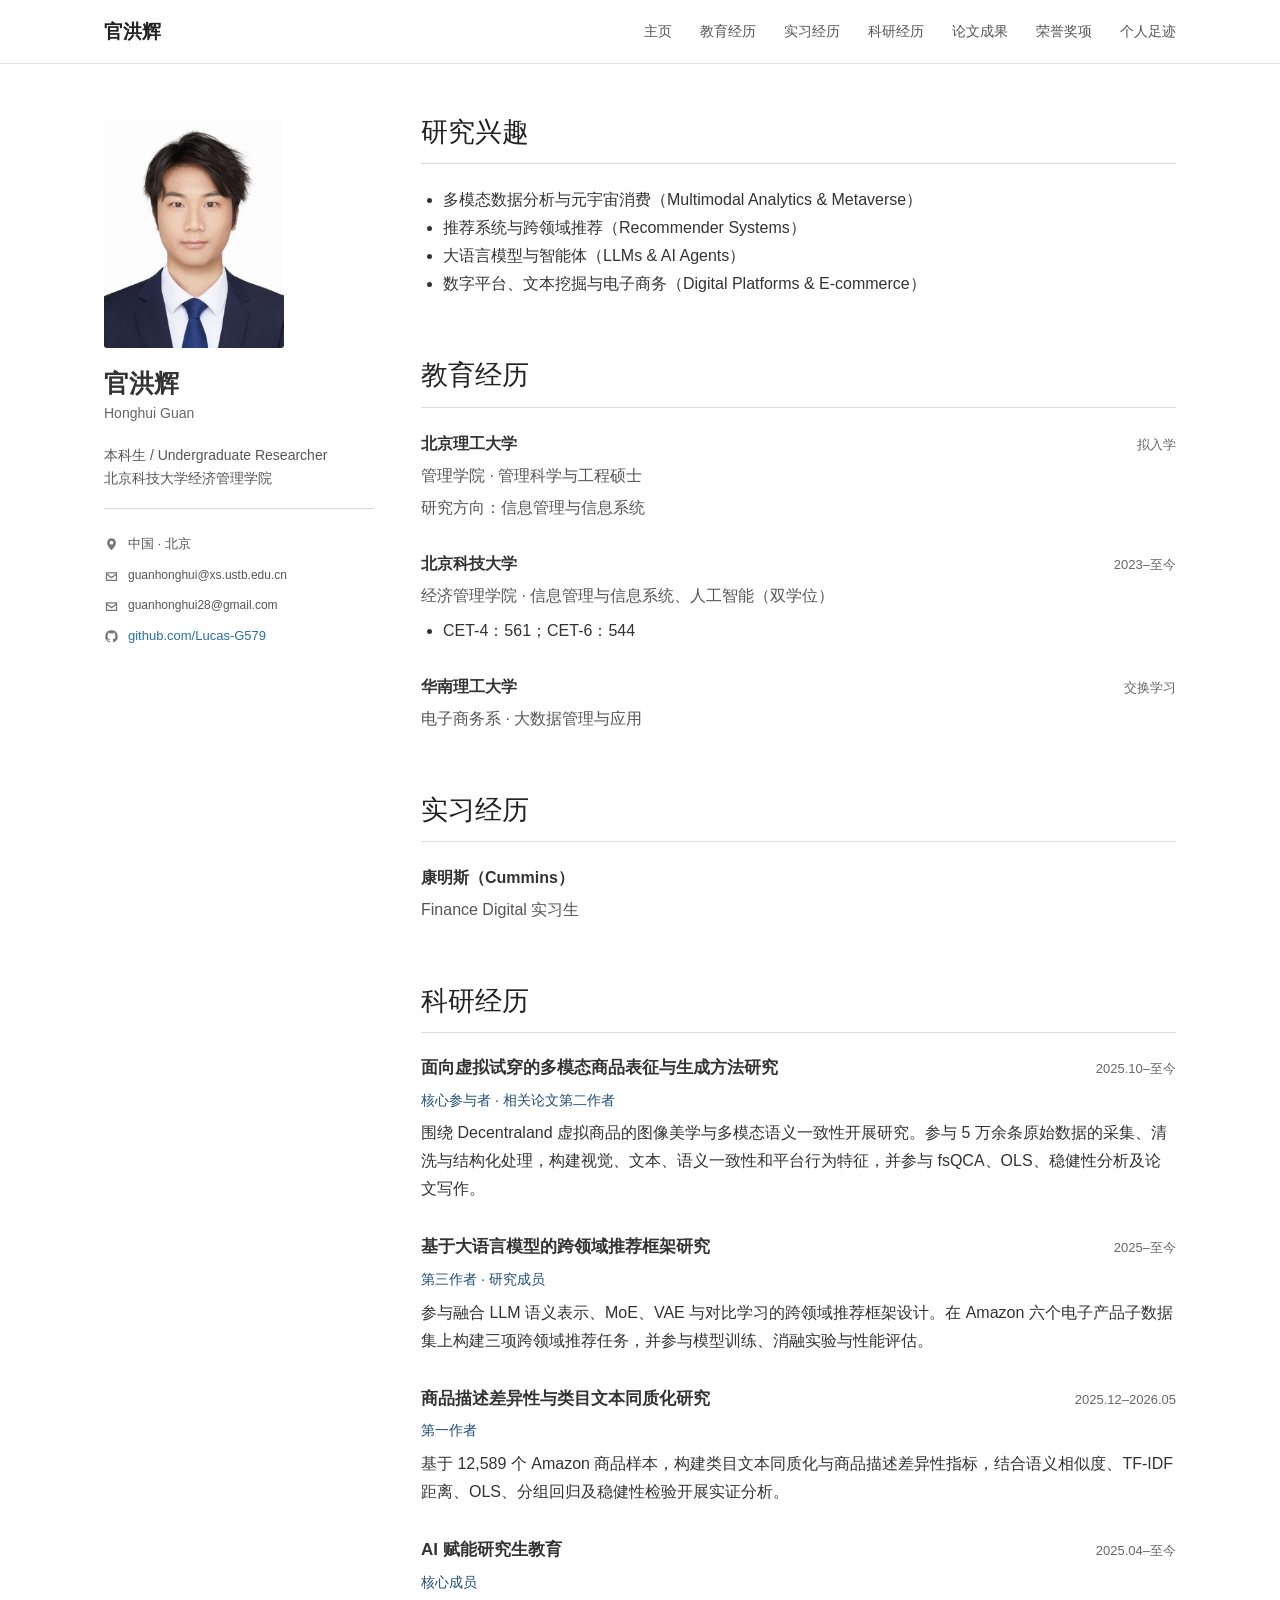
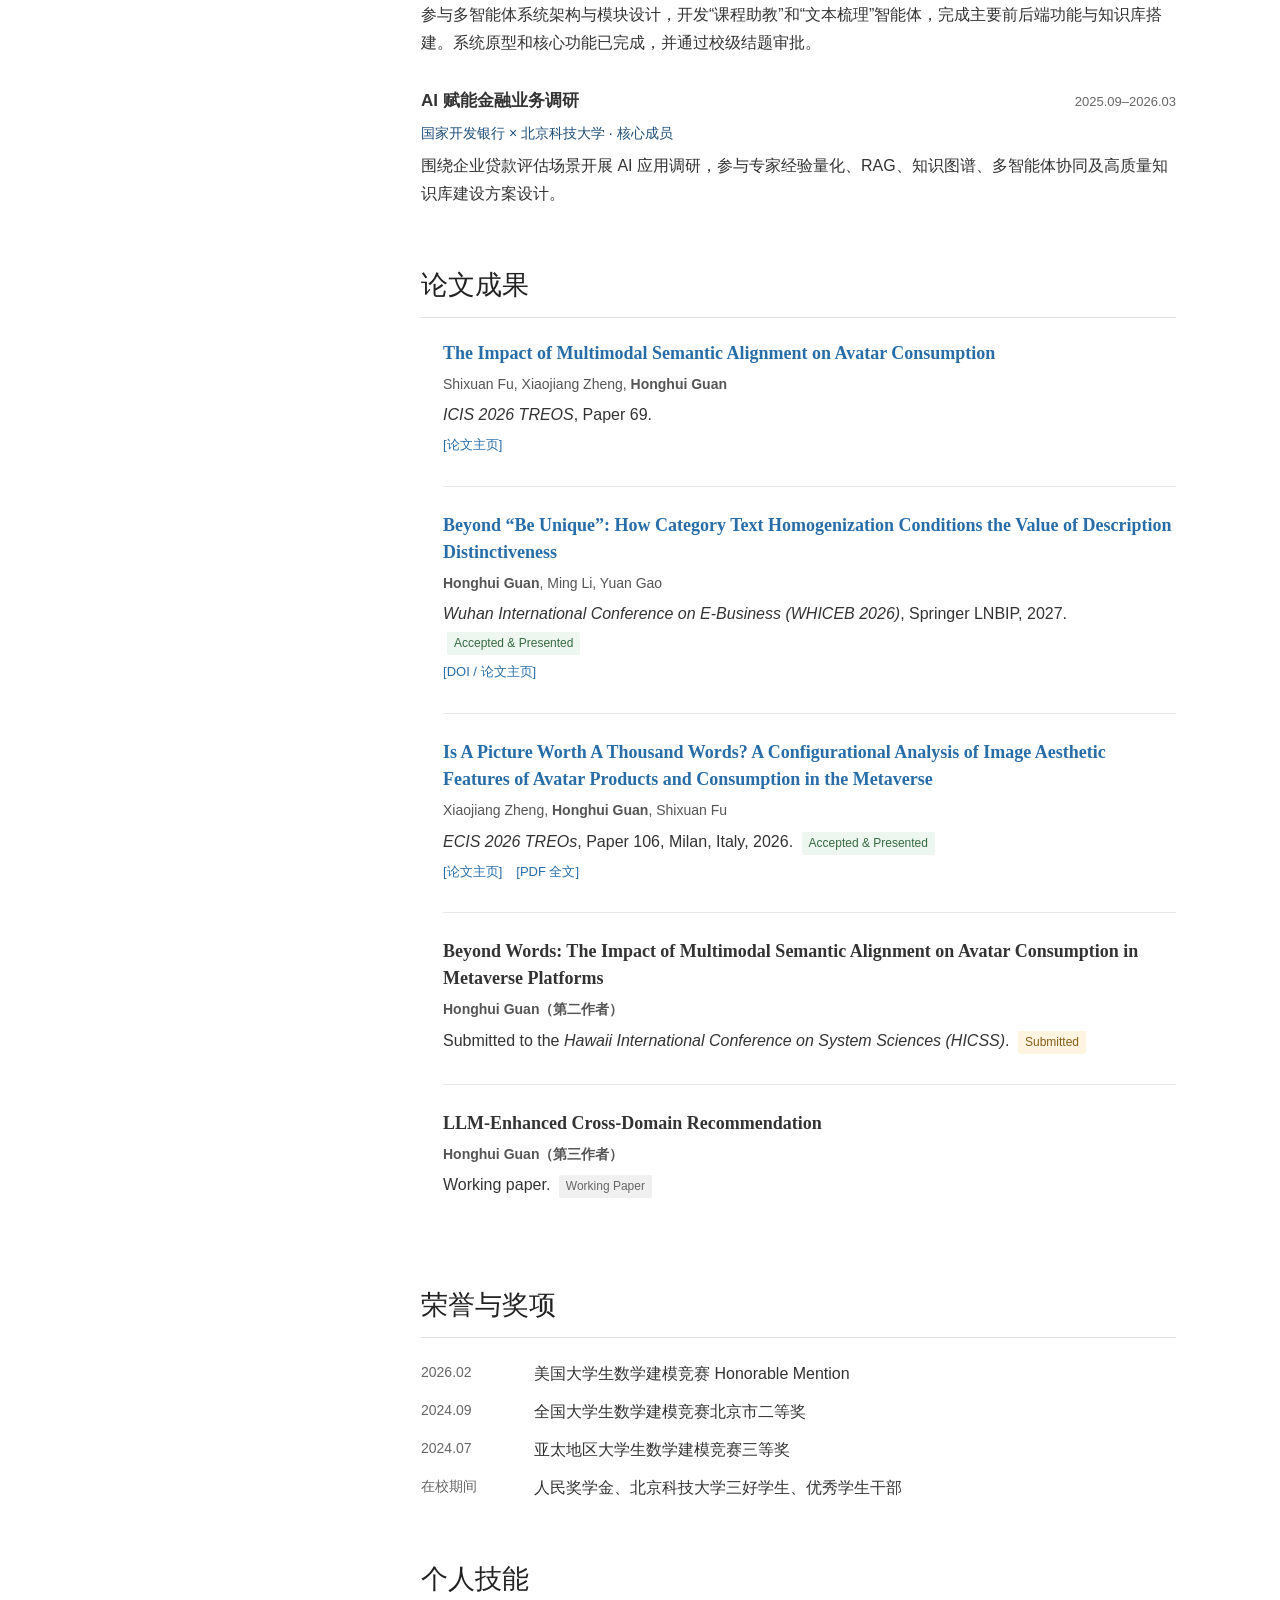
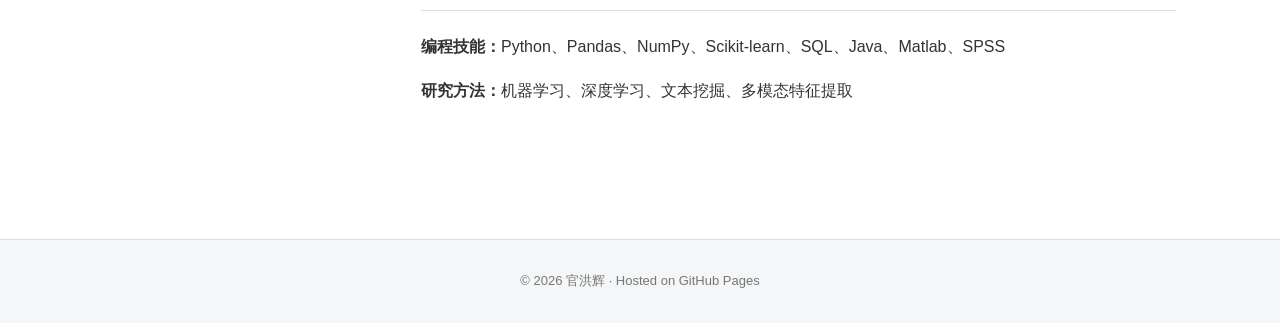
==== index.html @ fce78b86 "Update homepage publications, education, and internship" ====
<!doctype html>
<html lang="zh-CN">
<head>
  <meta charset="utf-8">
  <meta name="viewport" content="width=device-width,initial-scale=1">
  <meta name="description" content="官洪辉的个人学术主页。北京科技大学信息管理与信息系统本科生、人工智能双学位，研究方向包括多模态数据分析、推荐系统、大语言模型与数字平台。">
  <title>官洪辉 | 多模态数据分析、推荐系统与大语言模型</title>
  <link rel="icon" href="./assets/favicon.svg" type="image/svg+xml">
  <link rel="stylesheet" href="./styles.css">
</head>
<body>
  <header class="site-header">
    <div class="header-inner">
      <a class="site-name" href="#top">官洪辉</a>
      <button class="menu-button" aria-label="打开导航" aria-expanded="false">&#9776;</button>
      <nav aria-label="主导航">
        <a href="#about">主页</a><a href="#education">教育经历</a><a href="#experience">实习经历</a><a href="#research">科研经历</a><a href="#publications">论文成果</a><a href="#awards">荣誉奖项</a><a href="./footprints.html">个人足迹</a>
      </nav>
    </div>
  </header>

  <main id="top" class="layout">
    <aside class="profile">
      <img class="portrait" src="./assets/profile/portrait.jpg" alt="官洪辉证件照" width="260" height="360">
      <h1>官洪辉</h1>
      <p class="name-en">Honghui Guan</p>
      <p class="role">本科生 / Undergraduate Researcher<br>北京科技大学经济管理学院</p>
      <ul class="contact-list">
        <li><svg viewBox="0 0 24 24" aria-hidden="true"><path d="M12 21s7-6.1 7-12a7 7 0 1 0-14 0c0 5.9 7 12 7 12Zm0-9a3 3 0 1 1 0-6 3 3 0 0 1 0 6Z"/></svg><span>中国 · 北京</span></li>
        <li><a class="contact-action" href="mailto:guanhonghui@xs.ustb.edu.cn" title="使用学校邮箱发送邮件"><svg viewBox="0 0 24 24" aria-hidden="true"><path d="M3 5h18v14H3V5Zm2 2v.5l7 5 7-5V7H5Zm14 10V10l-7 5-7-5v7h14Z"/></svg><span>guanhonghui@xs.ustb.edu.cn</span></a></li>
        <li><a class="contact-action" href="mailto:guanhonghui28@gmail.com" title="使用学术邮箱发送邮件"><svg viewBox="0 0 24 24" aria-hidden="true"><path d="M3 5h18v14H3V5Zm2 2v.5l7 5 7-5V7H5Zm14 10V10l-7 5-7-5v7h14Z"/></svg><span>guanhonghui28@gmail.com</span></a></li>
        <li><svg viewBox="0 0 24 24" aria-hidden="true"><path d="M12 2a10 10 0 0 0-3.16 19.49c.5.09.68-.22.68-.48v-1.87c-2.78.6-3.37-1.18-3.37-1.18-.45-1.16-1.11-1.47-1.11-1.47-.91-.62.07-.61.07-.61 1 .07 1.53 1.03 1.53 1.03.9 1.53 2.35 1.09 2.92.83.09-.65.35-1.09.64-1.34-2.22-.25-4.56-1.11-4.56-4.94 0-1.09.39-1.98 1.03-2.68-.1-.25-.45-1.27.1-2.64 0 0 .84-.27 2.75 1.02A9.6 9.6 0 0 1 12 6.82a9.6 9.6 0 0 1 2.5.34c1.91-1.29 2.75-1.02 2.75-1.02.55 1.37.2 2.39.1 2.64.64.7 1.03 1.59 1.03 2.68 0 3.84-2.34 4.68-4.57 4.93.36.31.68.92.68 1.86V21c0 .27.18.58.69.48A10 10 0 0 0 12 2Z"/></svg><a href="https://github.com/Lucas-G579" target="_blank" rel="noreferrer">github.com/Lucas-G579</a></li>
      </ul>
    </aside>

    <div class="content">
      <section id="about">
        <h2>研究兴趣</h2>
        <ul>
          <li>多模态数据分析与元宇宙消费（Multimodal Analytics &amp; Metaverse）</li>
          <li>推荐系统与跨领域推荐（Recommender Systems）</li>
          <li>大语言模型与智能体（LLMs &amp; AI Agents）</li>
          <li>数字平台、文本挖掘与电子商务（Digital Platforms &amp; E-commerce）</li>
        </ul>
      </section>

      <section id="education">
        <h2>教育经历</h2>
        <div class="entry">
          <div class="entry-head"><strong>北京理工大学</strong><span>拟入学</span></div>
          <p>管理学院 · 管理科学与工程硕士</p>
          <p>研究方向：信息管理与信息系统</p>
        </div>
        <div class="entry">
          <div class="entry-head"><strong>北京科技大学</strong><span>2023–至今</span></div>
          <p>经济管理学院 · 信息管理与信息系统、人工智能（双学位）</p>
          <ul class="compact"><li>CET-4：561；CET-6：544</li></ul>
        </div>
        <div class="entry">
          <div class="entry-head"><strong>华南理工大学</strong><span>交换学习</span></div>
          <p>电子商务系 · 大数据管理与应用</p>
        </div>
      </section>

      <section id="experience">
        <h2>实习经历</h2>
        <div class="entry">
          <div class="entry-head"><strong>康明斯（Cummins）</strong></div>
          <p>Finance Digital 实习生</p>
        </div>
      </section>

      <section id="research">
        <h2>科研经历</h2>
        <article class="research-item">
          <div class="entry-head"><h3>面向虚拟试穿的多模态商品表征与生成方法研究</h3><span>2025.10–至今</span></div>
          <p class="meta">核心参与者 · 相关论文第二作者</p>
          <p>围绕 Decentraland 虚拟商品的图像美学与多模态语义一致性开展研究。参与 5 万余条原始数据的采集、清洗与结构化处理，构建视觉、文本、语义一致性和平台行为特征，并参与 fsQCA、OLS、稳健性分析及论文写作。</p>
        </article>
        <article class="research-item">
          <div class="entry-head"><h3>基于大语言模型的跨领域推荐框架研究</h3><span>2025–至今</span></div>
          <p class="meta">第三作者 · 研究成员</p>
          <p>参与融合 LLM 语义表示、MoE、VAE 与对比学习的跨领域推荐框架设计。在 Amazon 六个电子产品子数据集上构建三项跨领域推荐任务，并参与模型训练、消融实验与性能评估。</p>
        </article>
        <article class="research-item">
          <div class="entry-head"><h3>商品描述差异性与类目文本同质化研究</h3><span>2025.12–2026.05</span></div>
          <p class="meta">第一作者</p>
          <p>基于 12,589 个 Amazon 商品样本，构建类目文本同质化与商品描述差异性指标，结合语义相似度、TF-IDF 距离、OLS、分组回归及稳健性检验开展实证分析。</p>
        </article>
        <article class="research-item">
          <div class="entry-head"><h3>AI 赋能研究生教育</h3><span>2025.04–至今</span></div>
          <p class="meta">核心成员</p>
          <p>参与多智能体系统架构与模块设计，开发“课程助教”和“文本梳理”智能体，完成主要前后端功能与知识库搭建。系统原型和核心功能已完成，并通过校级结题审批。</p>
        </article>
        <article class="research-item">
          <div class="entry-head"><h3>AI 赋能金融业务调研</h3><span>2025.09–2026.03</span></div>
          <p class="meta">国家开发银行 × 北京科技大学 · 核心成员</p>
          <p>围绕企业贷款评估场景开展 AI 应用调研，参与专家经验量化、RAG、知识图谱、多智能体协同及高质量知识库建设方案设计。</p>
        </article>
      </section>

      <section id="publications">
        <h2>论文成果</h2>
        <div class="publications">
          <article class="publication-item">
            <h3><a href="https://aisel.aisnet.org/treos_icis2026/69/" target="_blank" rel="noreferrer">The Impact of Multimodal Semantic Alignment on Avatar Consumption</a></h3>
            <p class="authors">Shixuan Fu, Xiaojiang Zheng, <strong>Honghui Guan</strong></p>
            <p><em>ICIS 2026 TREOS</em>, Paper 69.</p>
            <p class="paper-links"><a href="https://aisel.aisnet.org/treos_icis2026/69/" target="_blank" rel="noreferrer">论文主页</a></p>
          </article>
          <article class="publication-item">
            <h3><a href="https://doi.org/10.1007/978-3-032-29196-7_47" target="_blank" rel="noreferrer">Beyond “Be Unique”: How Category Text Homogenization Conditions the Value of Description Distinctiveness</a></h3>
            <p class="authors"><strong>Honghui Guan</strong>, Ming Li, Yuan Gao</p>
            <p><em>Wuhan International Conference on E-Business (WHICEB 2026)</em>, Springer LNBIP, 2027. <span class="status accepted">Accepted &amp; Presented</span></p>
            <p class="paper-links"><a href="https://doi.org/10.1007/978-3-032-29196-7_47" target="_blank" rel="noreferrer">DOI / 论文主页</a></p>
          </article>
          <article class="publication-item">
            <h3><a href="https://aisel.aisnet.org/treos_ecis2026/106/" target="_blank" rel="noreferrer">Is A Picture Worth A Thousand Words? A Configurational Analysis of Image Aesthetic Features of Avatar Products and Consumption in the Metaverse</a></h3>
            <p class="authors">Xiaojiang Zheng, <strong>Honghui Guan</strong>, Shixuan Fu</p>
            <p><em>ECIS 2026 TREOs</em>, Paper 106, Milan, Italy, 2026. <span class="status accepted">Accepted &amp; Presented</span></p>
            <p class="paper-links"><a href="https://aisel.aisnet.org/treos_ecis2026/106/" target="_blank" rel="noreferrer">论文主页</a><a href="https://aisel.aisnet.org/cgi/viewcontent.cgi?article=1105&amp;context=treos_ecis2026" target="_blank" rel="noreferrer">PDF 全文</a></p>
          </article>
          <article class="publication-item">
            <h3>Beyond Words: The Impact of Multimodal Semantic Alignment on Avatar Consumption in Metaverse Platforms</h3>
            <p class="authors"><strong>Honghui Guan（第二作者）</strong></p>
            <p>Submitted to the <em>Hawaii International Conference on System Sciences (HICSS)</em>. <span class="status submitted">Submitted</span></p>
          </article>
          <article class="publication-item">
            <h3>LLM-Enhanced Cross-Domain Recommendation</h3>
            <p class="authors"><strong>Honghui Guan（第三作者）</strong></p>
            <p>Working paper. <span class="status working">Working Paper</span></p>
          </article>
        </div>
      </section>

      <section id="awards">
        <h2>荣誉与奖项</h2>
        <ul class="dated-list">
          <li><time>2026.02</time><span>美国大学生数学建模竞赛 Honorable Mention</span></li>
          <li><time>2024.09</time><span>全国大学生数学建模竞赛北京市二等奖</span></li>
          <li><time>2024.07</time><span>亚太地区大学生数学建模竞赛三等奖</span></li>
          <li><time>在校期间</time><span>人民奖学金、北京科技大学三好学生、优秀学生干部</span></li>
        </ul>
      </section>

      <section id="skills">
        <h2>个人技能</h2>
        <p><strong>编程技能：</strong>Python、Pandas、NumPy、Scikit-learn、SQL、Java、Matlab、SPSS</p>
        <p><strong>研究方法：</strong>机器学习、深度学习、文本挖掘、多模态特征提取</p>
      </section>
    </div>
  </main>

  <footer><p>&copy; <span id="year"></span> 官洪辉 · Hosted on GitHub Pages</p></footer>
  <script src="./script.js"></script>
</body>
</html>
---- styles.css ----
:root{--text:#333;--muted:#666;--navy:#1f4e79;--line:#ddd;--soft:#f5f6f7;--link:#286da8}*{box-sizing:border-box}html{scroll-behavior:smooth;scroll-padding-top:76px}body{margin:0;color:var(--text);font:16px/1.75 -apple-system,BlinkMacSystemFont,"Segoe UI","Noto Sans SC","Microsoft YaHei",Arial,sans-serif;background:#fff}.site-header{height:64px;border-bottom:1px solid #e5e5e5;background:#fff;position:sticky;top:0;z-index:10}.header-inner{max-width:1120px;height:100%;margin:auto;padding:0 24px;display:flex;align-items:center;justify-content:space-between}.site-name{font-size:19px;font-weight:600;color:#222;text-decoration:none}.site-header nav{display:flex;gap:28px}.site-header nav a{color:#555;text-decoration:none;font-size:14px}.site-header nav a:hover{color:var(--link)}.menu-button{display:none;border:0;background:transparent;font-size:22px}.layout{max-width:1120px;margin:54px auto 80px;padding:0 24px;display:grid;grid-template-columns:245px minmax(0,760px);gap:72px}.profile{position:sticky;top:102px;align-self:start}.portrait{display:block;width:180px;height:230px;object-fit:cover;object-position:center top;border-radius:3px}.profile h1{font-size:25px;line-height:1.25;margin:20px 0 2px}.name-en{margin:0;color:var(--muted);font-size:14px}.role{margin:18px 0;color:#555;font-size:14px;line-height:1.65}.contact-list{list-style:none;padding:15px 0 0;margin:0;border-top:1px solid var(--line);font-size:14px}.contact-list li{margin:7px 0}.contact-list li span{display:inline-block;width:24px;color:#777}.contact-list a{color:var(--link);text-decoration:none}.content section{margin-bottom:54px}.content section:first-child{margin-top:-9px}.content h2{font-family:Georgia,"Noto Serif SC",serif;font-weight:500;font-size:27px;color:#222;margin:0 0 22px;padding-bottom:7px;border-bottom:1px solid var(--line)}.content h3{font-size:17px;line-height:1.5;margin:0}.content p{margin:0 0 16px}.content a{color:var(--link)}.content ul{padding-left:22px}.entry{margin:0 0 28px}.entry-head{display:flex;justify-content:space-between;gap:24px;align-items:baseline}.entry-head>span{white-space:nowrap;color:var(--muted);font-size:13px}.entry>p{color:#555;margin:4px 0}.compact{margin:7px 0}.research-item{margin-bottom:31px}.research-item p{margin:7px 0}.research-item .meta{color:var(--navy);font-size:14px}.publications{padding-left:22px}.publications li{margin:0 0 20px;padding-left:5px}.status{display:inline-block;background:#eef3f7;color:var(--navy);font-size:12px;padding:1px 7px;border-radius:2px;margin-left:4px}.dated-list{list-style:none;padding:0!important}.dated-list li{display:grid;grid-template-columns:95px 1fr;gap:18px;margin:10px 0}.dated-list time{color:var(--muted);font-size:14px}footer{border-top:1px solid var(--line);background:var(--soft);padding:30px 24px;text-align:center;color:#777;font-size:13px}footer p{margin:0}
@media(max-width:760px){.site-header{height:auto;min-height:58px}.header-inner{min-height:58px;flex-wrap:wrap}.menu-button{display:block}.site-header nav{display:none;flex:0 0 100%;padding:4px 0 14px;gap:0;flex-direction:column}.site-header nav.open{display:flex}.site-header nav a{padding:7px 0}.layout{margin-top:34px;display:block}.profile{position:static;display:grid;grid-template-columns:115px 1fr;column-gap:20px;margin-bottom:48px}.portrait{width:115px;height:150px;grid-row:1/5}.profile h1{margin:2px 0 0;font-size:23px}.name-en,.role{margin:0}.contact-list{grid-column:1/-1;margin-top:18px;display:flex;gap:18px;flex-wrap:wrap}.contact-list li{margin:0}.content h2{font-size:24px}.entry-head{display:block}.entry-head>span{display:block;margin-top:3px}.dated-list li{grid-template-columns:80px 1fr;gap:10px}}
.contact-list{font-size:13px}.contact-list li{display:flex;align-items:flex-start;gap:9px;margin:9px 0}.contact-list svg{width:15px;height:15px;flex:0 0 15px;margin-top:4px;fill:#777}.contact-list li span{display:inline;color:#555}.contact-list a{overflow-wrap:anywhere}.contact-list a:hover{text-decoration:underline}.intro{color:#444;margin-bottom:34px!important}.publication-item{padding:0 0 24px;margin:0 0 25px;border-bottom:1px solid #e8e8e8}.publication-item:last-child{border-bottom:0}.publication-item h3{font-family:Georgia,"Noto Serif SC",serif;font-size:18px;font-weight:600}.publication-item h3 a{text-decoration:none}.publication-item h3 a:hover{text-decoration:underline}.publication-item p{margin:5px 0}.publication-item .authors{font-size:14px;color:#555}.paper-links{display:flex;gap:14px;font-size:13px}.paper-links a{text-decoration:none}.paper-links a:before{content:"["}.paper-links a:after{content:"]"}.status.accepted{background:#edf6ef;color:#376b43}.status.submitted{background:#fff4df;color:#855e19}.status.working{background:#f0f0f0;color:#666}.news-list{margin-top:-5px}@media(max-width:760px){.contact-list{display:block}.contact-list li{margin:9px 0}.publication-item h3{font-size:17px}}
.contact-list li>span{display:block;width:auto!important;flex:1}.contact-action{display:flex;align-items:flex-start;gap:9px;width:100%}.contact-action span{color:var(--link)}
.layout{grid-template-columns:270px minmax(0,760px);gap:47px}.contact-action span{display:block!important;width:auto!important;min-width:0;flex:1;white-space:nowrap;font-size:12px}.contact-action{overflow:visible!important}.contact-list>li:first-child>span{white-space:nowrap}@media(max-width:760px){.layout{display:block}.contact-action span{white-space:normal;font-size:13px}}
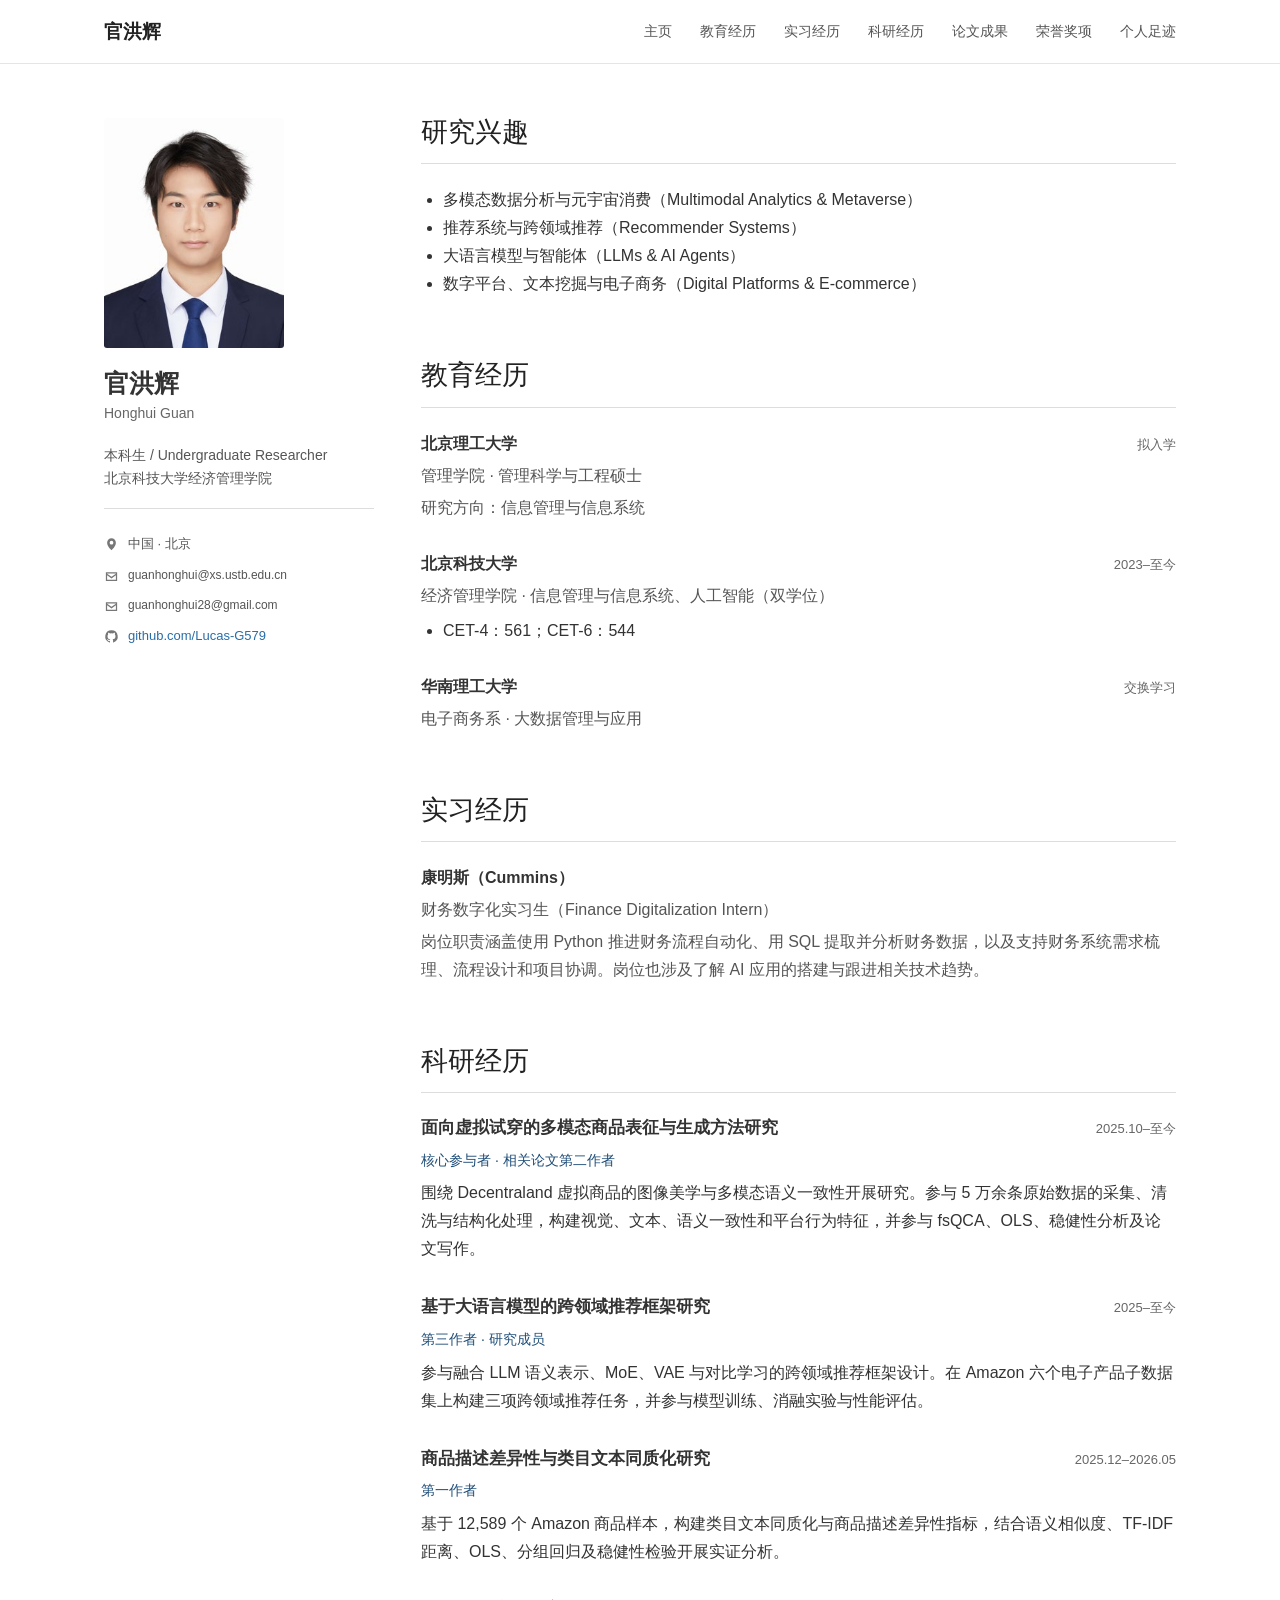
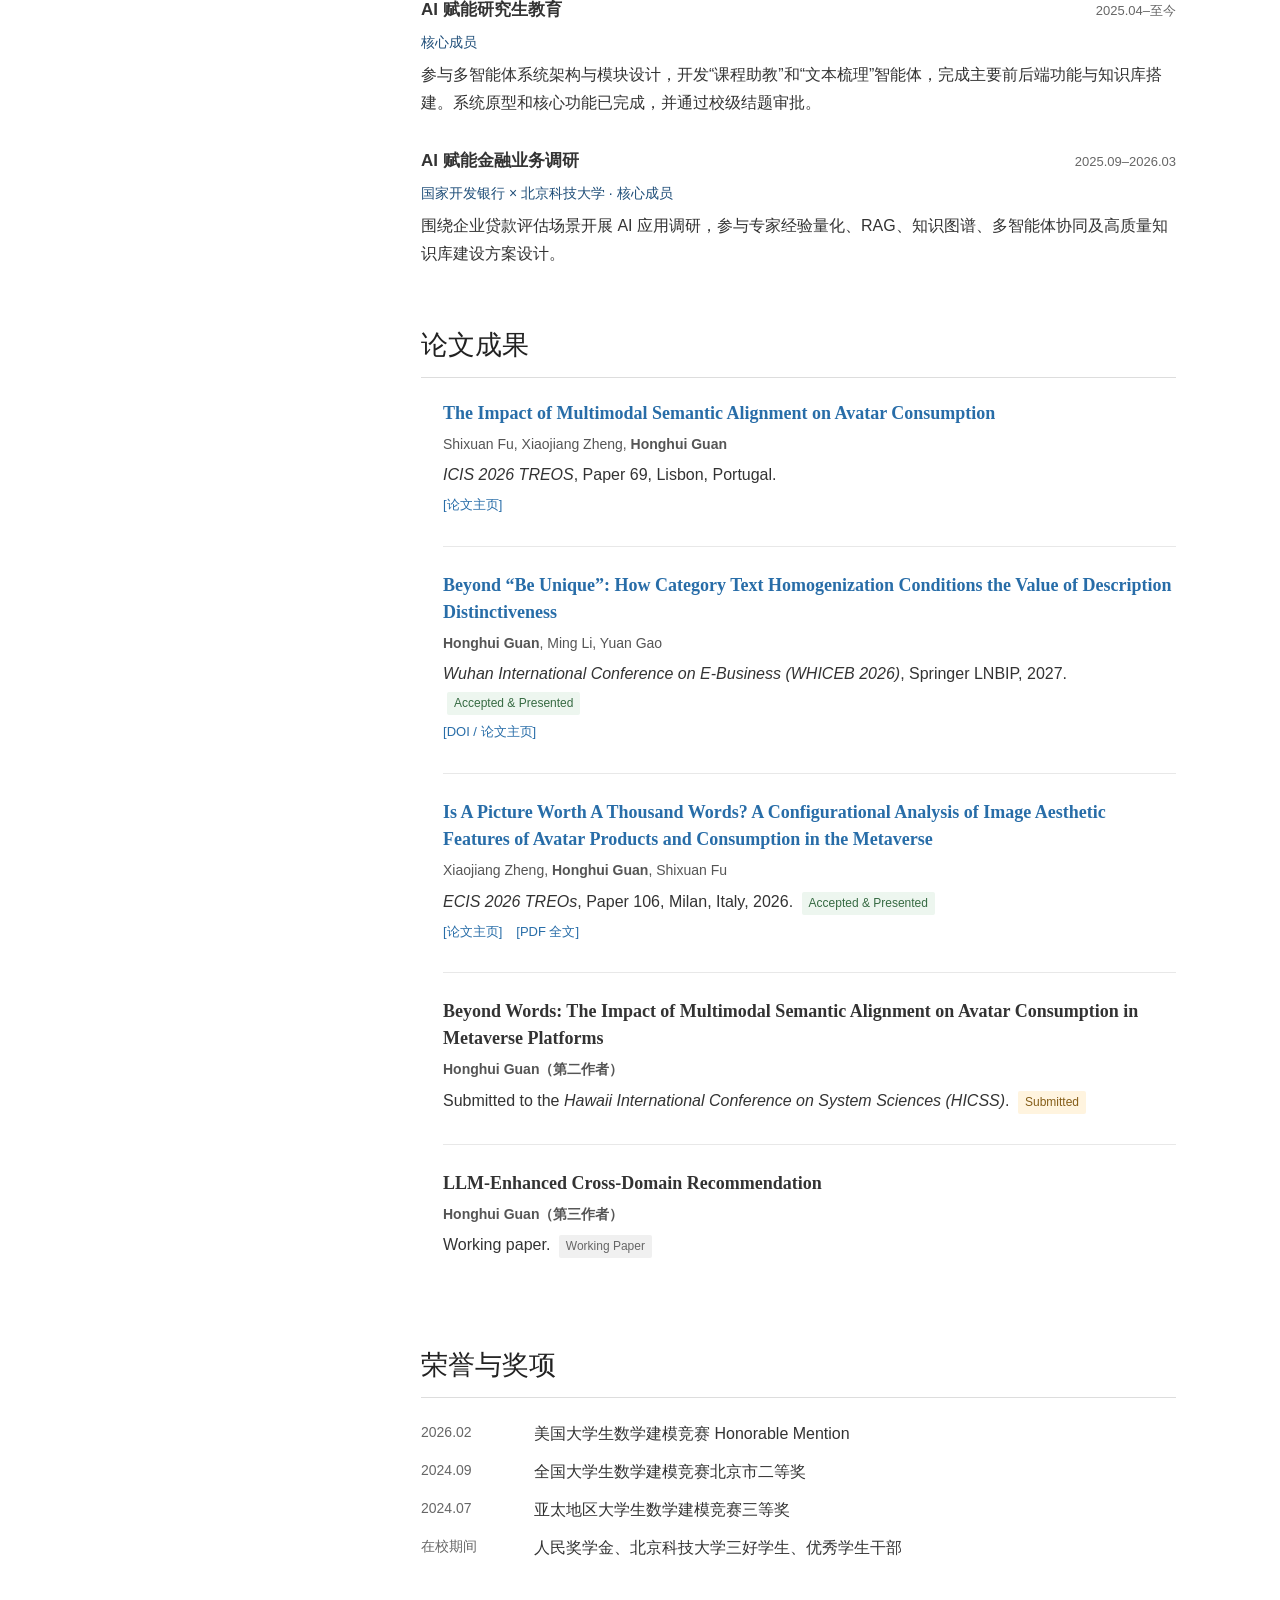
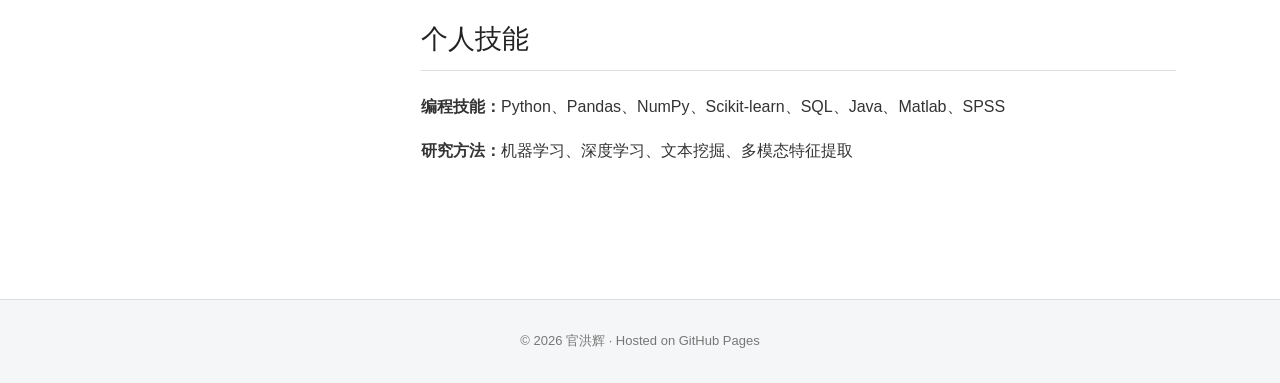
==== commit c2b730f2: "Refine Cummins role and add ICIS venue" ====
--- a/index.html
+++ b/index.html
@@ -66,7 +66,8 @@
         <h2>实习经历</h2>
         <div class="entry">
           <div class="entry-head"><strong>康明斯（Cummins）</strong></div>
-          <p>Finance Digital 实习生</p>
+          <p>财务数字化实习生（Finance Digitalization Intern）</p>
+          <p>岗位职责涵盖使用 Python 推进财务流程自动化、用 SQL 提取并分析财务数据，以及支持财务系统需求梳理、流程设计和项目协调。岗位也涉及了解 AI 应用的搭建与跟进相关技术趋势。</p>
         </div>
       </section>
 
@@ -105,7 +106,7 @@
           <article class="publication-item">
             <h3><a href="https://aisel.aisnet.org/treos_icis2026/69/" target="_blank" rel="noreferrer">The Impact of Multimodal Semantic Alignment on Avatar Consumption</a></h3>
             <p class="authors">Shixuan Fu, Xiaojiang Zheng, <strong>Honghui Guan</strong></p>
-            <p><em>ICIS 2026 TREOS</em>, Paper 69.</p>
+            <p><em>ICIS 2026 TREOS</em>, Paper 69, Lisbon, Portugal.</p>
             <p class="paper-links"><a href="https://aisel.aisnet.org/treos_icis2026/69/" target="_blank" rel="noreferrer">论文主页</a></p>
           </article>
           <article class="publication-item">
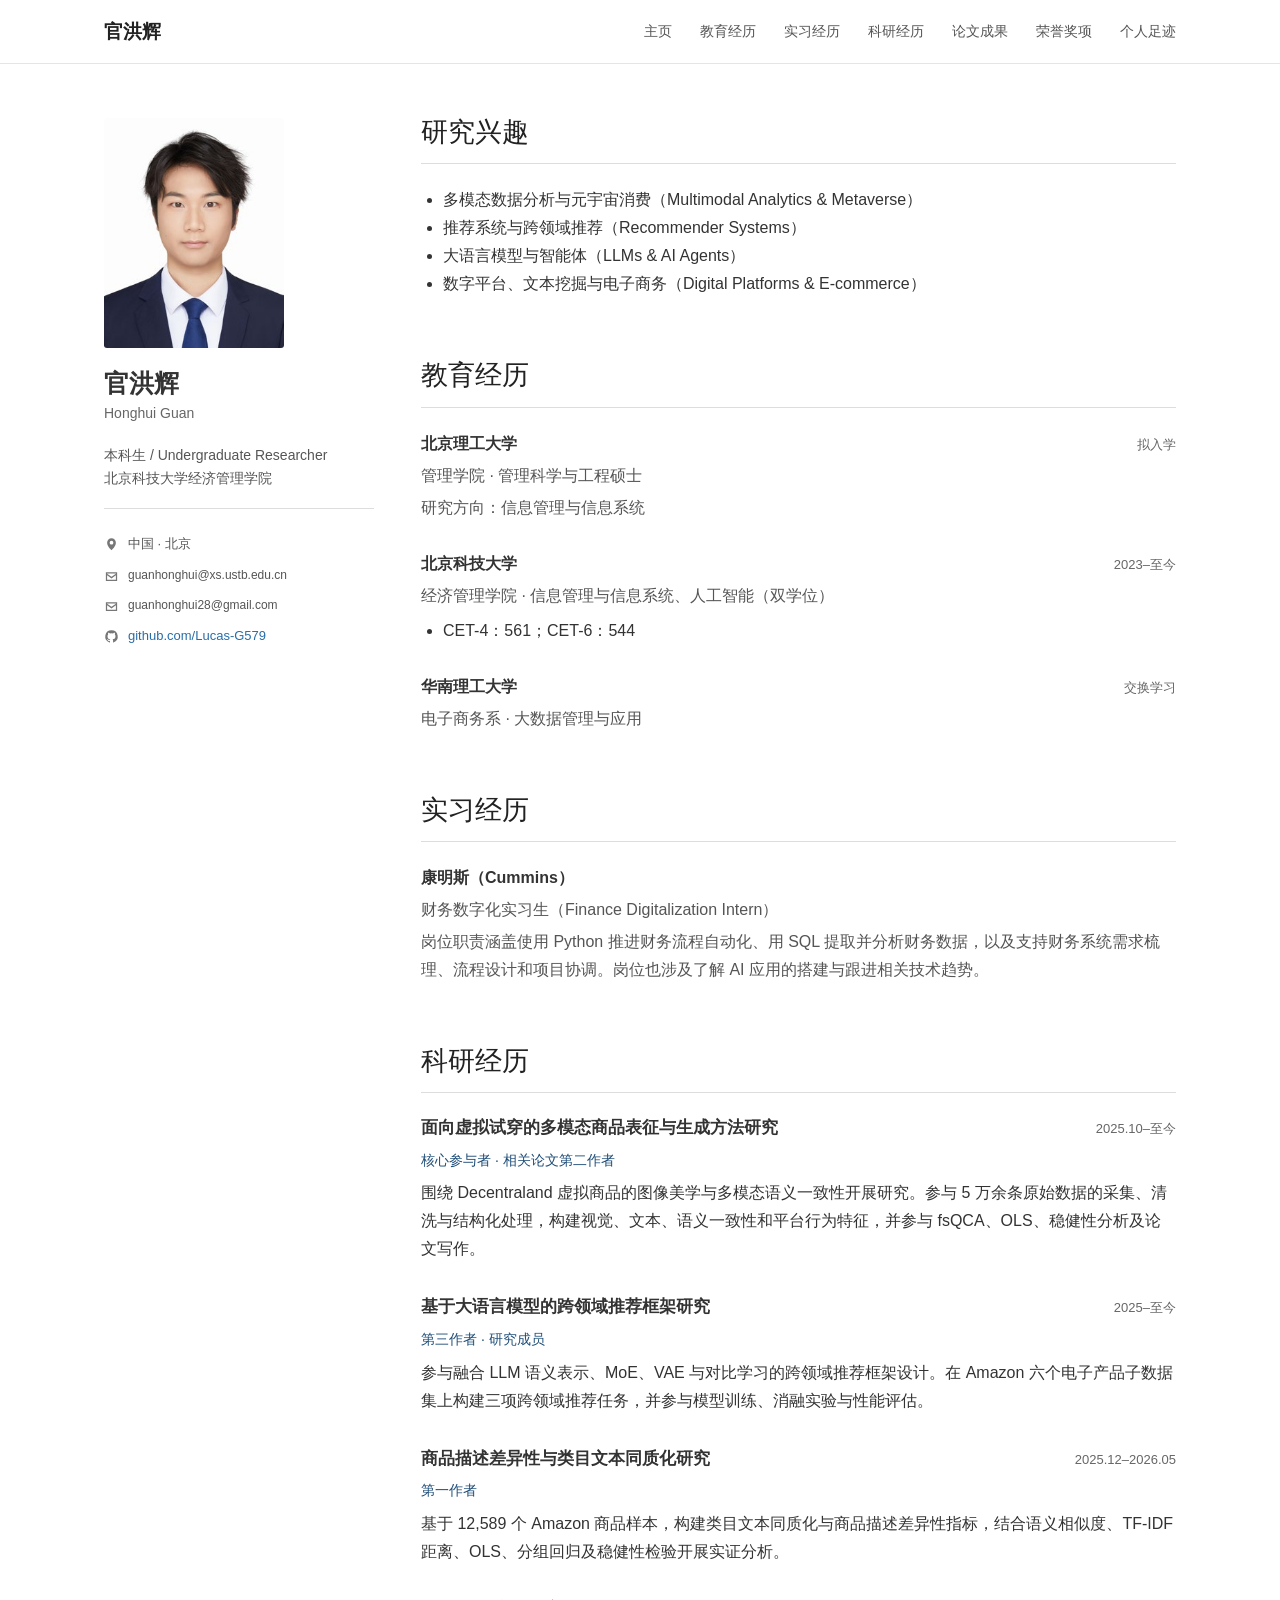
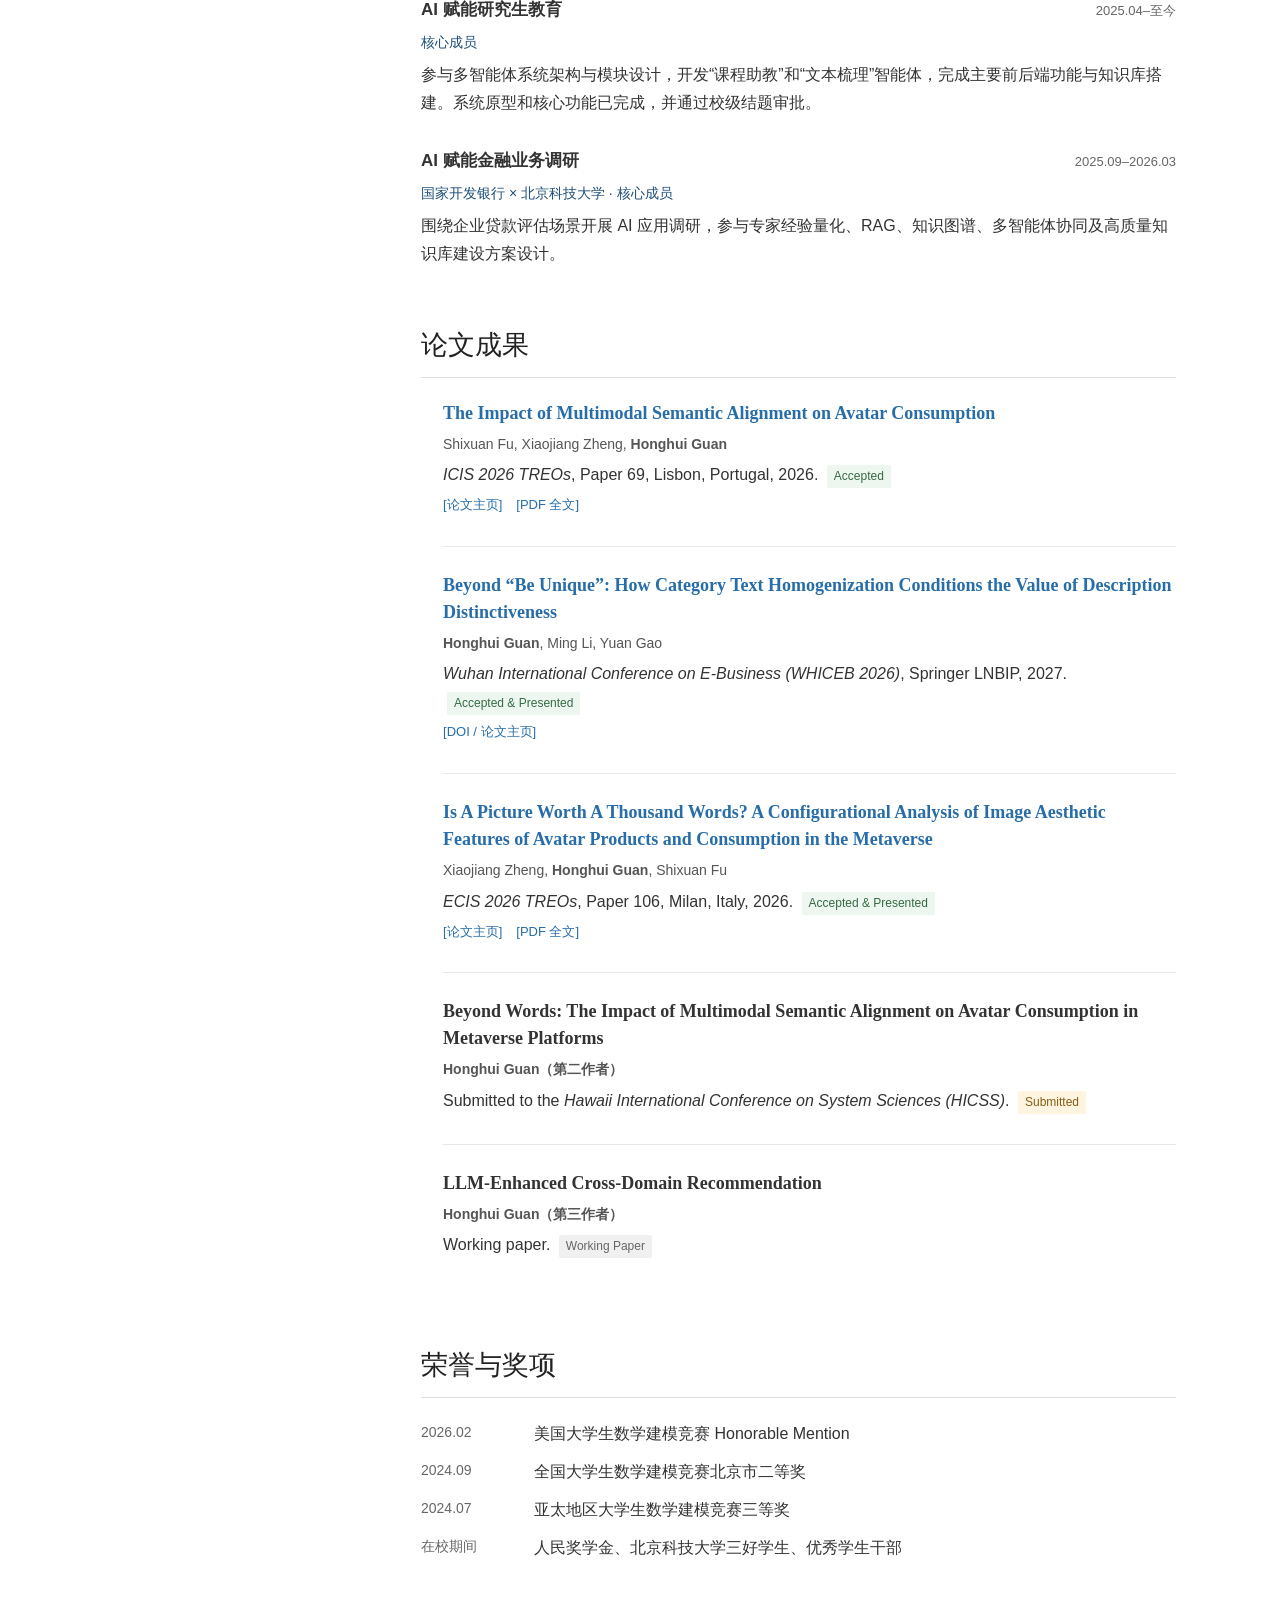
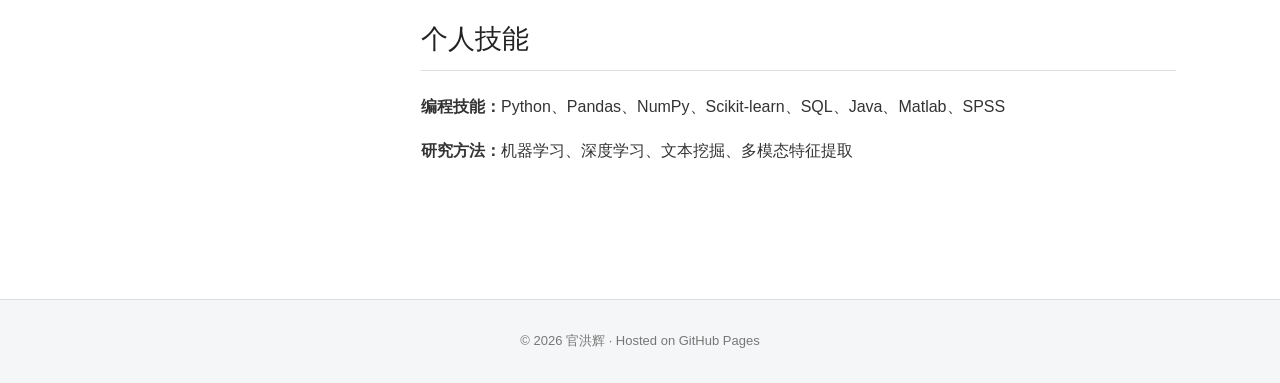
==== commit a7a2bb62: "Align ICIS entry with publication format" ====
--- a/index.html
+++ b/index.html
@@ -106,8 +106,8 @@
           <article class="publication-item">
             <h3><a href="https://aisel.aisnet.org/treos_icis2026/69/" target="_blank" rel="noreferrer">The Impact of Multimodal Semantic Alignment on Avatar Consumption</a></h3>
             <p class="authors">Shixuan Fu, Xiaojiang Zheng, <strong>Honghui Guan</strong></p>
-            <p><em>ICIS 2026 TREOS</em>, Paper 69, Lisbon, Portugal.</p>
-            <p class="paper-links"><a href="https://aisel.aisnet.org/treos_icis2026/69/" target="_blank" rel="noreferrer">论文主页</a></p>
+            <p><em>ICIS 2026 TREOs</em>, Paper 69, Lisbon, Portugal, 2026. <span class="status accepted">Accepted</span></p>
+            <p class="paper-links"><a href="https://aisel.aisnet.org/treos_icis2026/69/" target="_blank" rel="noreferrer">论文主页</a><a href="https://aisel.aisnet.org/cgi/viewcontent.cgi?article=1068&amp;context=treos_icis2026" target="_blank" rel="noreferrer">PDF 全文</a></p>
           </article>
           <article class="publication-item">
             <h3><a href="https://doi.org/10.1007/978-3-032-29196-7_47" target="_blank" rel="noreferrer">Beyond “Be Unique”: How Category Text Homogenization Conditions the Value of Description Distinctiveness</a></h3>
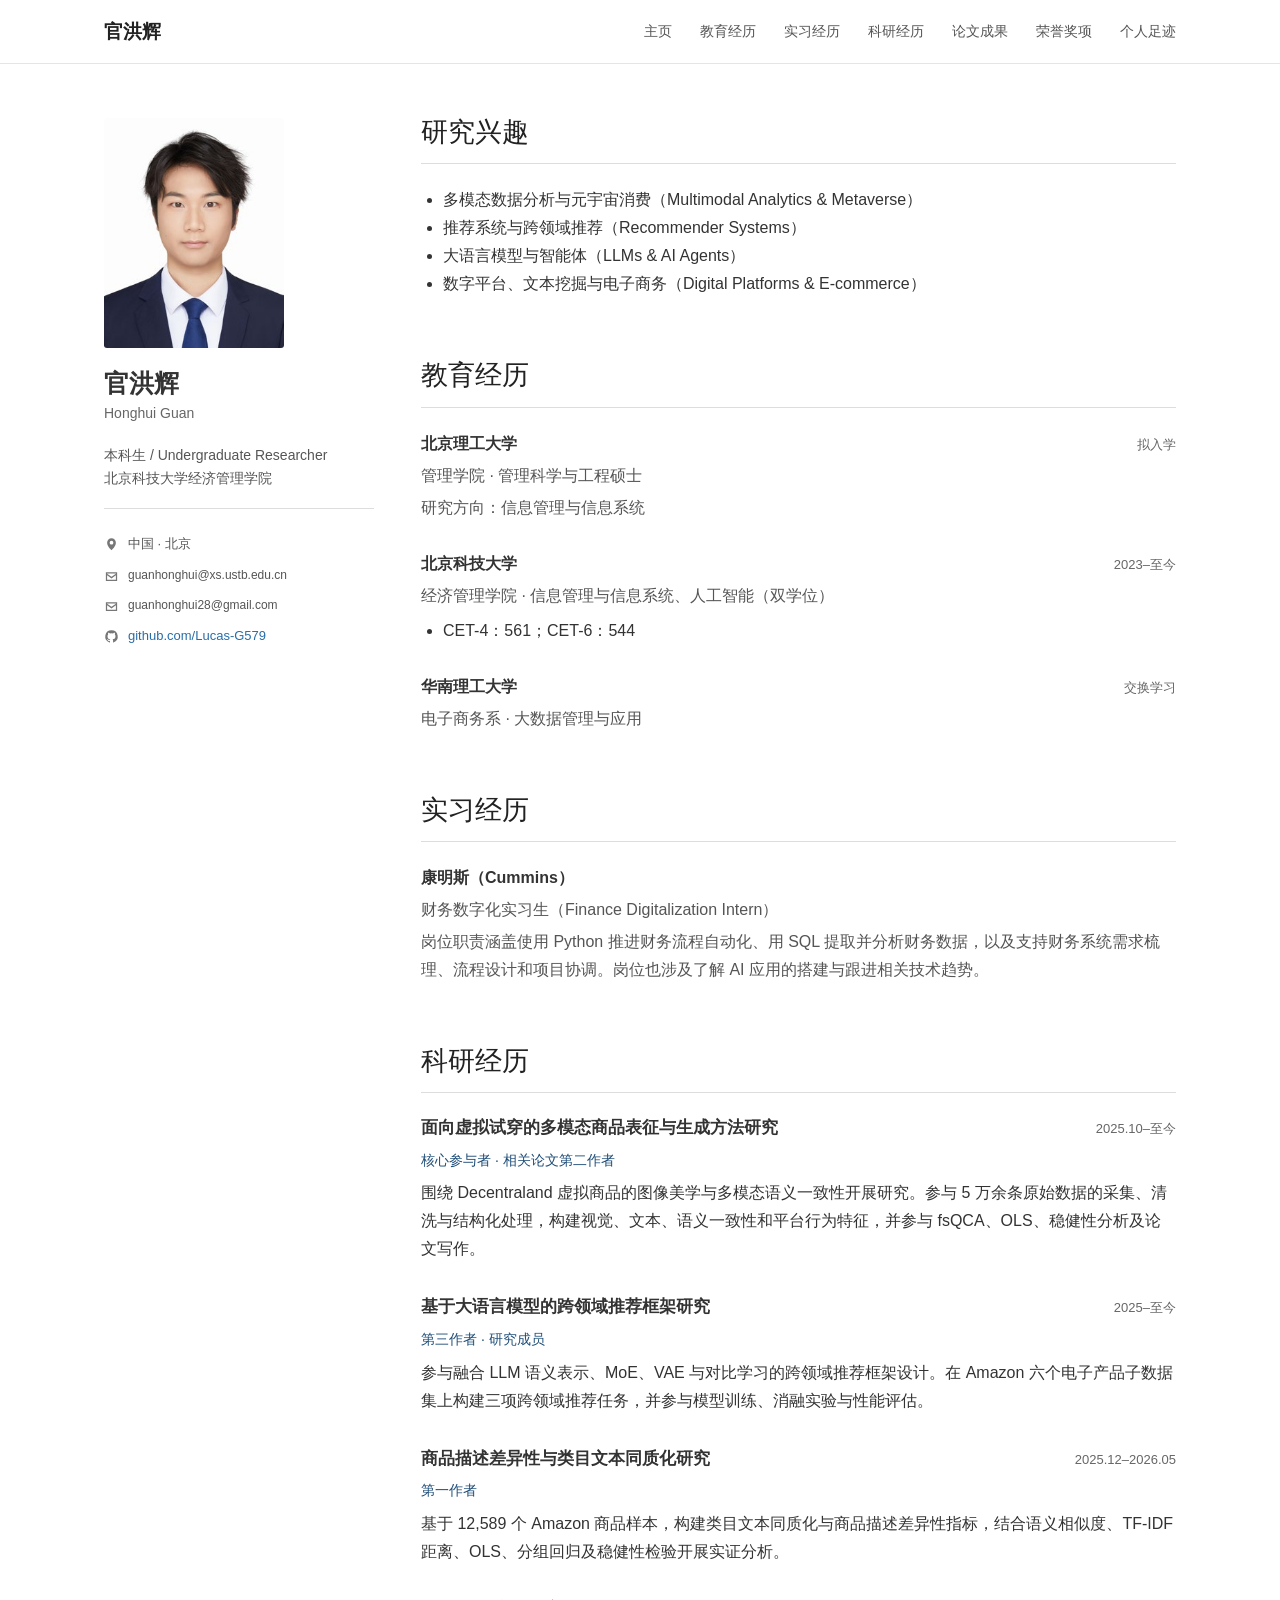
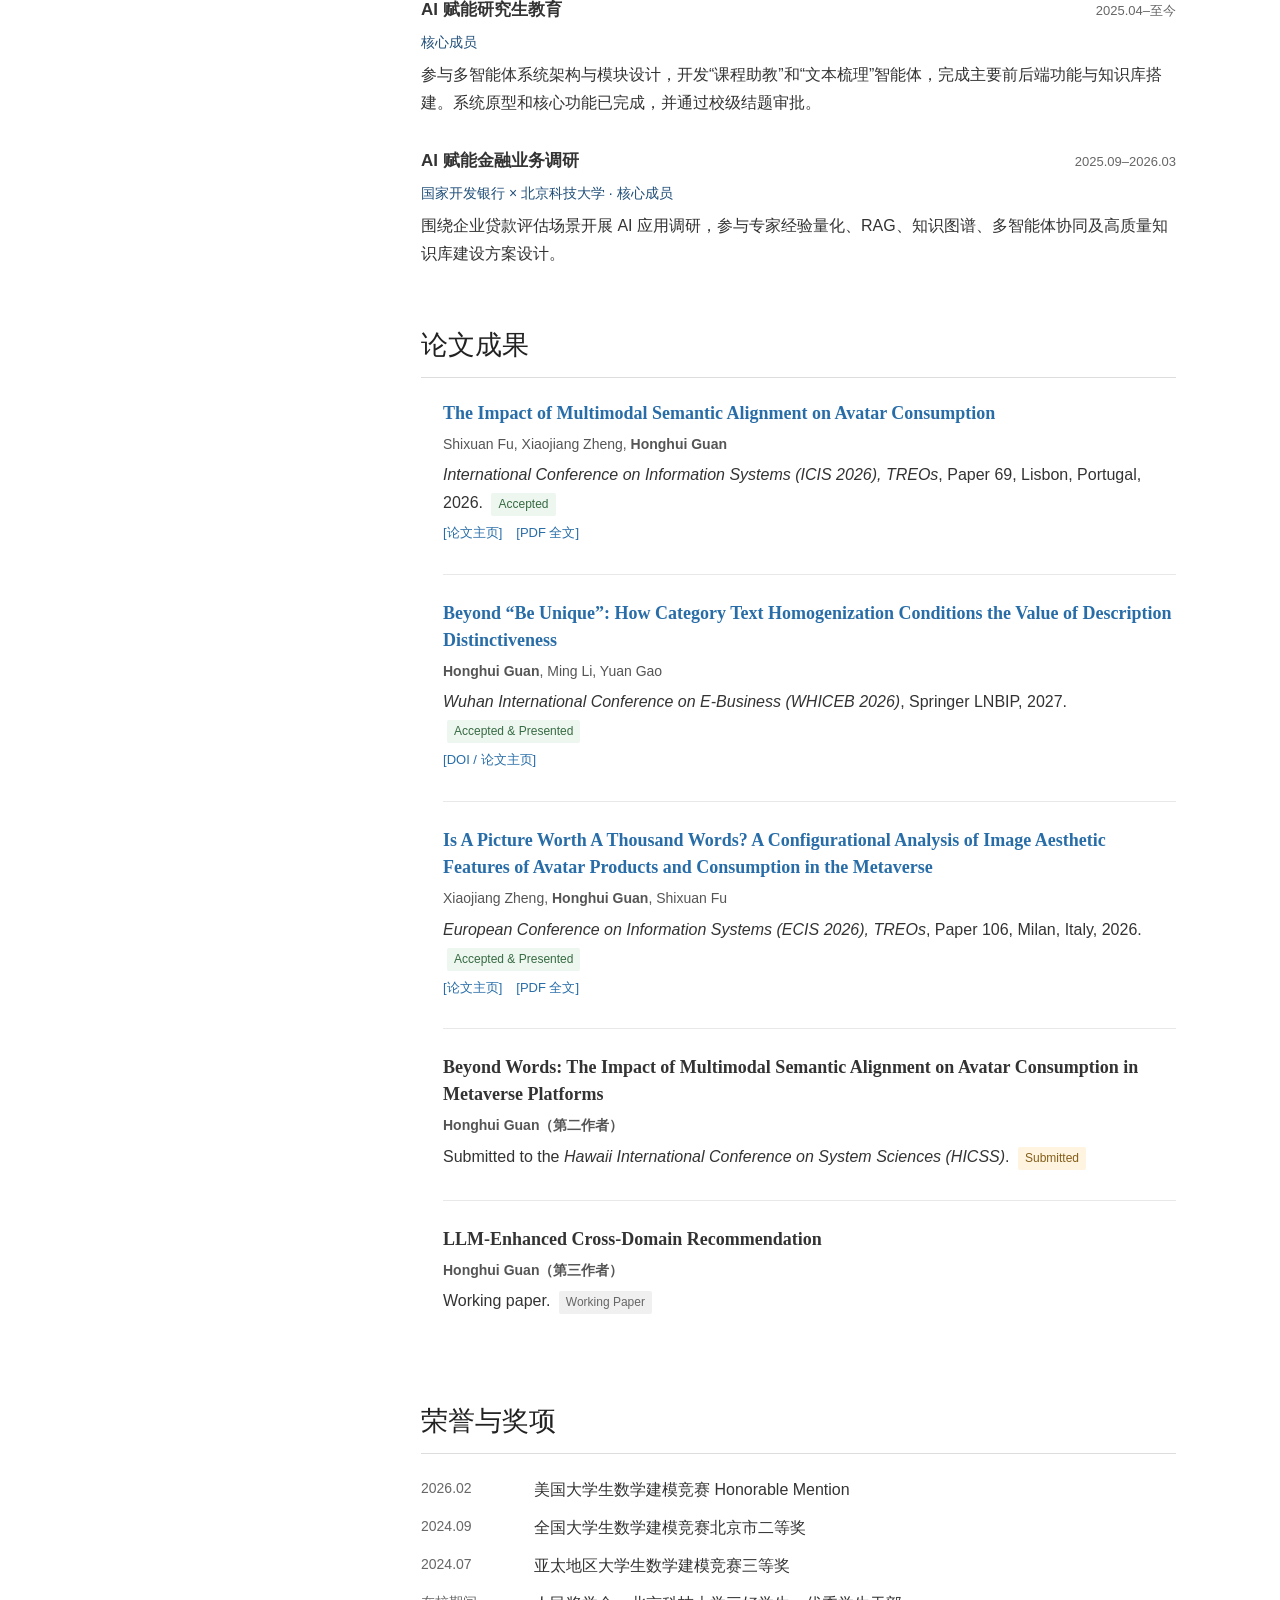
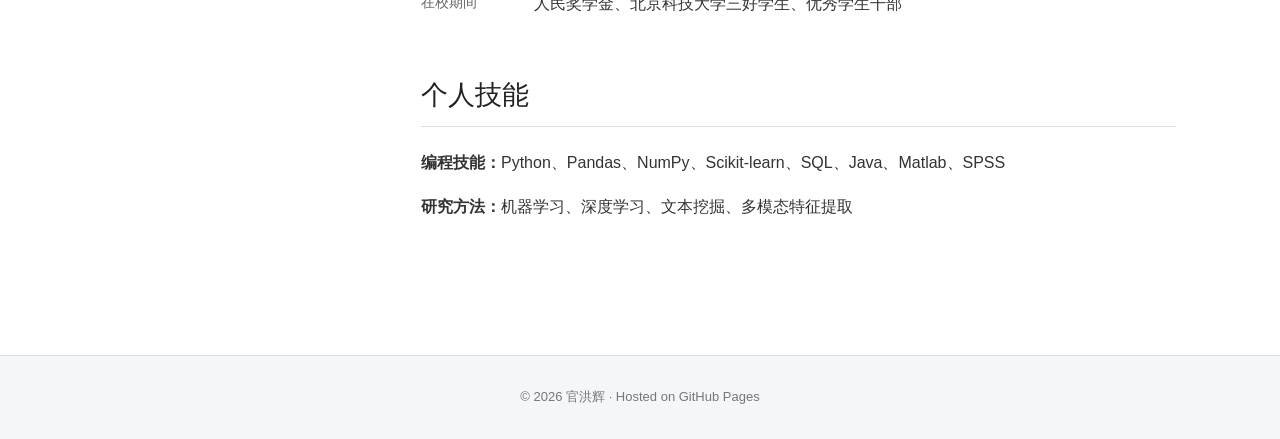
==== commit e70422c1: "Spell out ICIS and ECIS conference names" ====
--- a/index.html
+++ b/index.html
@@ -106,7 +106,7 @@
           <article class="publication-item">
             <h3><a href="https://aisel.aisnet.org/treos_icis2026/69/" target="_blank" rel="noreferrer">The Impact of Multimodal Semantic Alignment on Avatar Consumption</a></h3>
             <p class="authors">Shixuan Fu, Xiaojiang Zheng, <strong>Honghui Guan</strong></p>
-            <p><em>ICIS 2026 TREOs</em>, Paper 69, Lisbon, Portugal, 2026. <span class="status accepted">Accepted</span></p>
+            <p><em>International Conference on Information Systems (ICIS 2026), TREOs</em>, Paper 69, Lisbon, Portugal, 2026. <span class="status accepted">Accepted</span></p>
             <p class="paper-links"><a href="https://aisel.aisnet.org/treos_icis2026/69/" target="_blank" rel="noreferrer">论文主页</a><a href="https://aisel.aisnet.org/cgi/viewcontent.cgi?article=1068&amp;context=treos_icis2026" target="_blank" rel="noreferrer">PDF 全文</a></p>
           </article>
           <article class="publication-item">
@@ -118,7 +118,7 @@
           <article class="publication-item">
             <h3><a href="https://aisel.aisnet.org/treos_ecis2026/106/" target="_blank" rel="noreferrer">Is A Picture Worth A Thousand Words? A Configurational Analysis of Image Aesthetic Features of Avatar Products and Consumption in the Metaverse</a></h3>
             <p class="authors">Xiaojiang Zheng, <strong>Honghui Guan</strong>, Shixuan Fu</p>
-            <p><em>ECIS 2026 TREOs</em>, Paper 106, Milan, Italy, 2026. <span class="status accepted">Accepted &amp; Presented</span></p>
+            <p><em>European Conference on Information Systems (ECIS 2026), TREOs</em>, Paper 106, Milan, Italy, 2026. <span class="status accepted">Accepted &amp; Presented</span></p>
             <p class="paper-links"><a href="https://aisel.aisnet.org/treos_ecis2026/106/" target="_blank" rel="noreferrer">论文主页</a><a href="https://aisel.aisnet.org/cgi/viewcontent.cgi?article=1105&amp;context=treos_ecis2026" target="_blank" rel="noreferrer">PDF 全文</a></p>
           </article>
           <article class="publication-item">
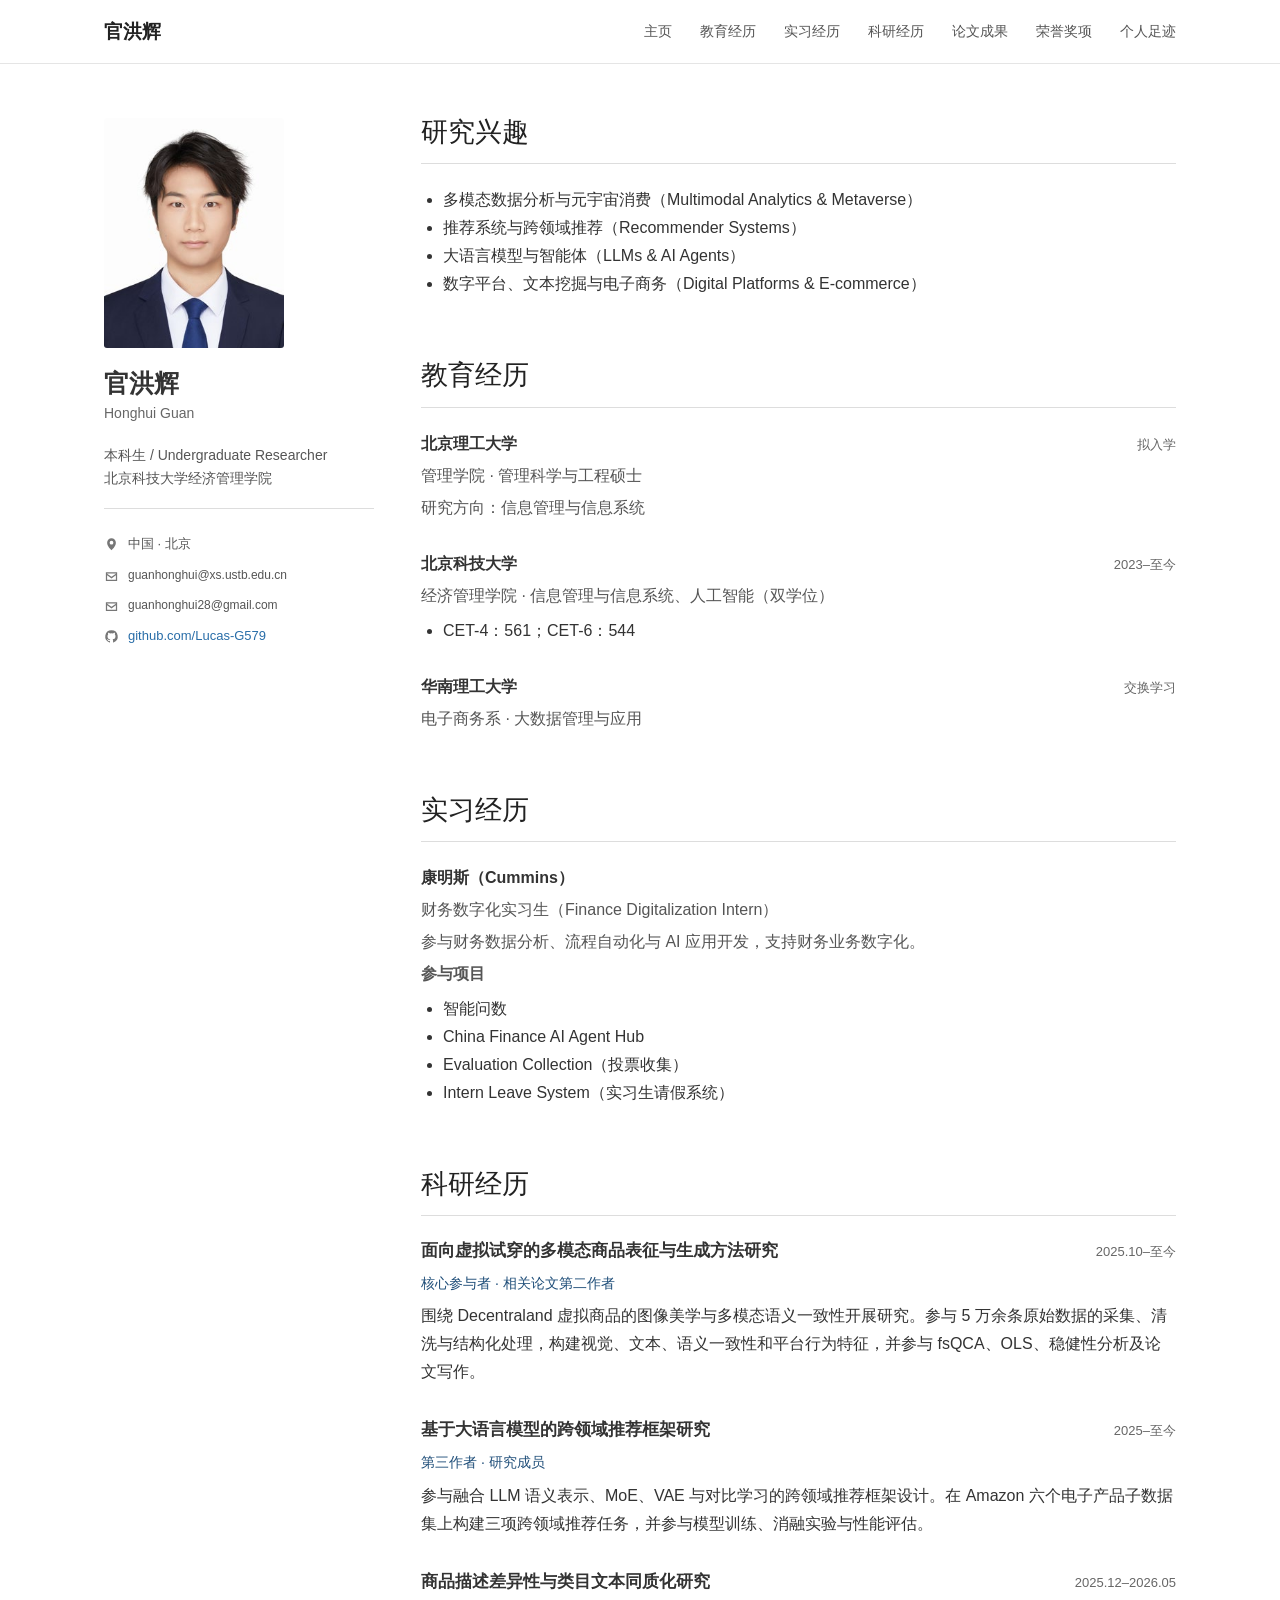
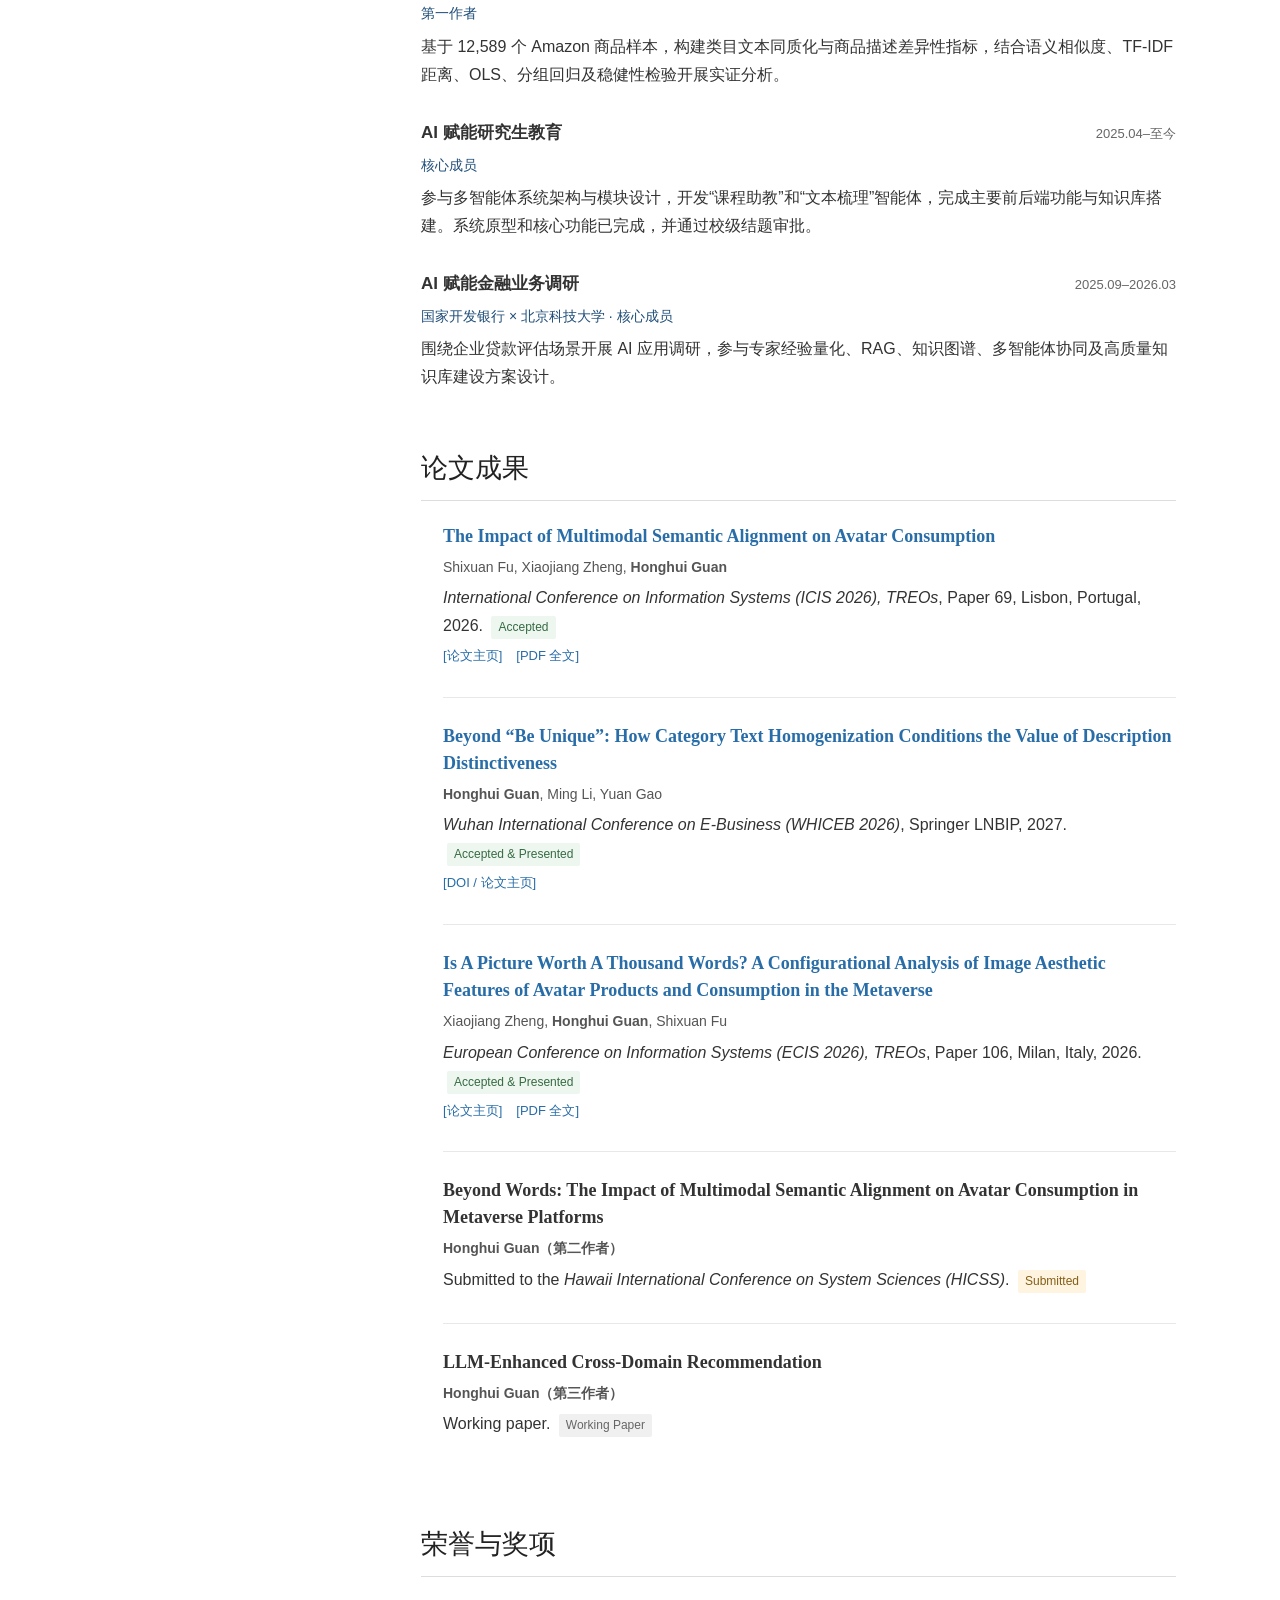
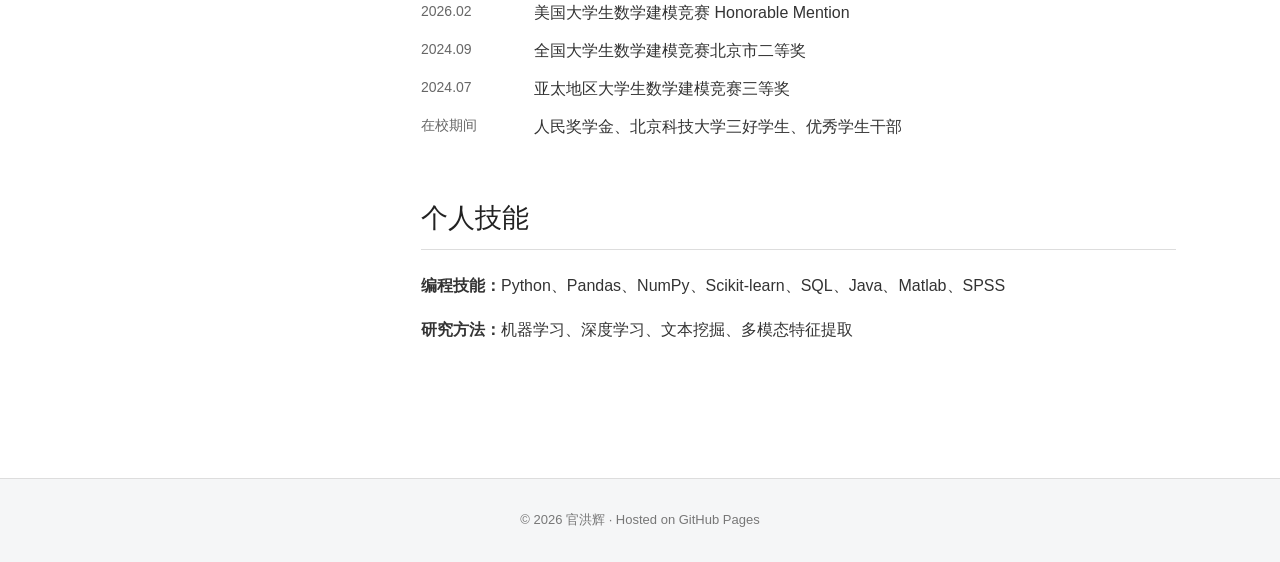
==== commit 2257cffc: "Refine Cummins internship summary and list projects" ====
--- a/index.html
+++ b/index.html
@@ -67,7 +67,14 @@
         <div class="entry">
           <div class="entry-head"><strong>康明斯（Cummins）</strong></div>
           <p>财务数字化实习生（Finance Digitalization Intern）</p>
-          <p>岗位职责涵盖使用 Python 推进财务流程自动化、用 SQL 提取并分析财务数据，以及支持财务系统需求梳理、流程设计和项目协调。岗位也涉及了解 AI 应用的搭建与跟进相关技术趋势。</p>
+          <p>参与财务数据分析、流程自动化与 AI 应用开发，支持财务业务数字化。</p>
+          <p><strong>参与项目</strong></p>
+          <ul class="compact">
+            <li>智能问数</li>
+            <li>China Finance AI Agent Hub</li>
+            <li>Evaluation Collection（投票收集）</li>
+            <li>Intern Leave System（实习生请假系统）</li>
+          </ul>
         </div>
       </section>
 
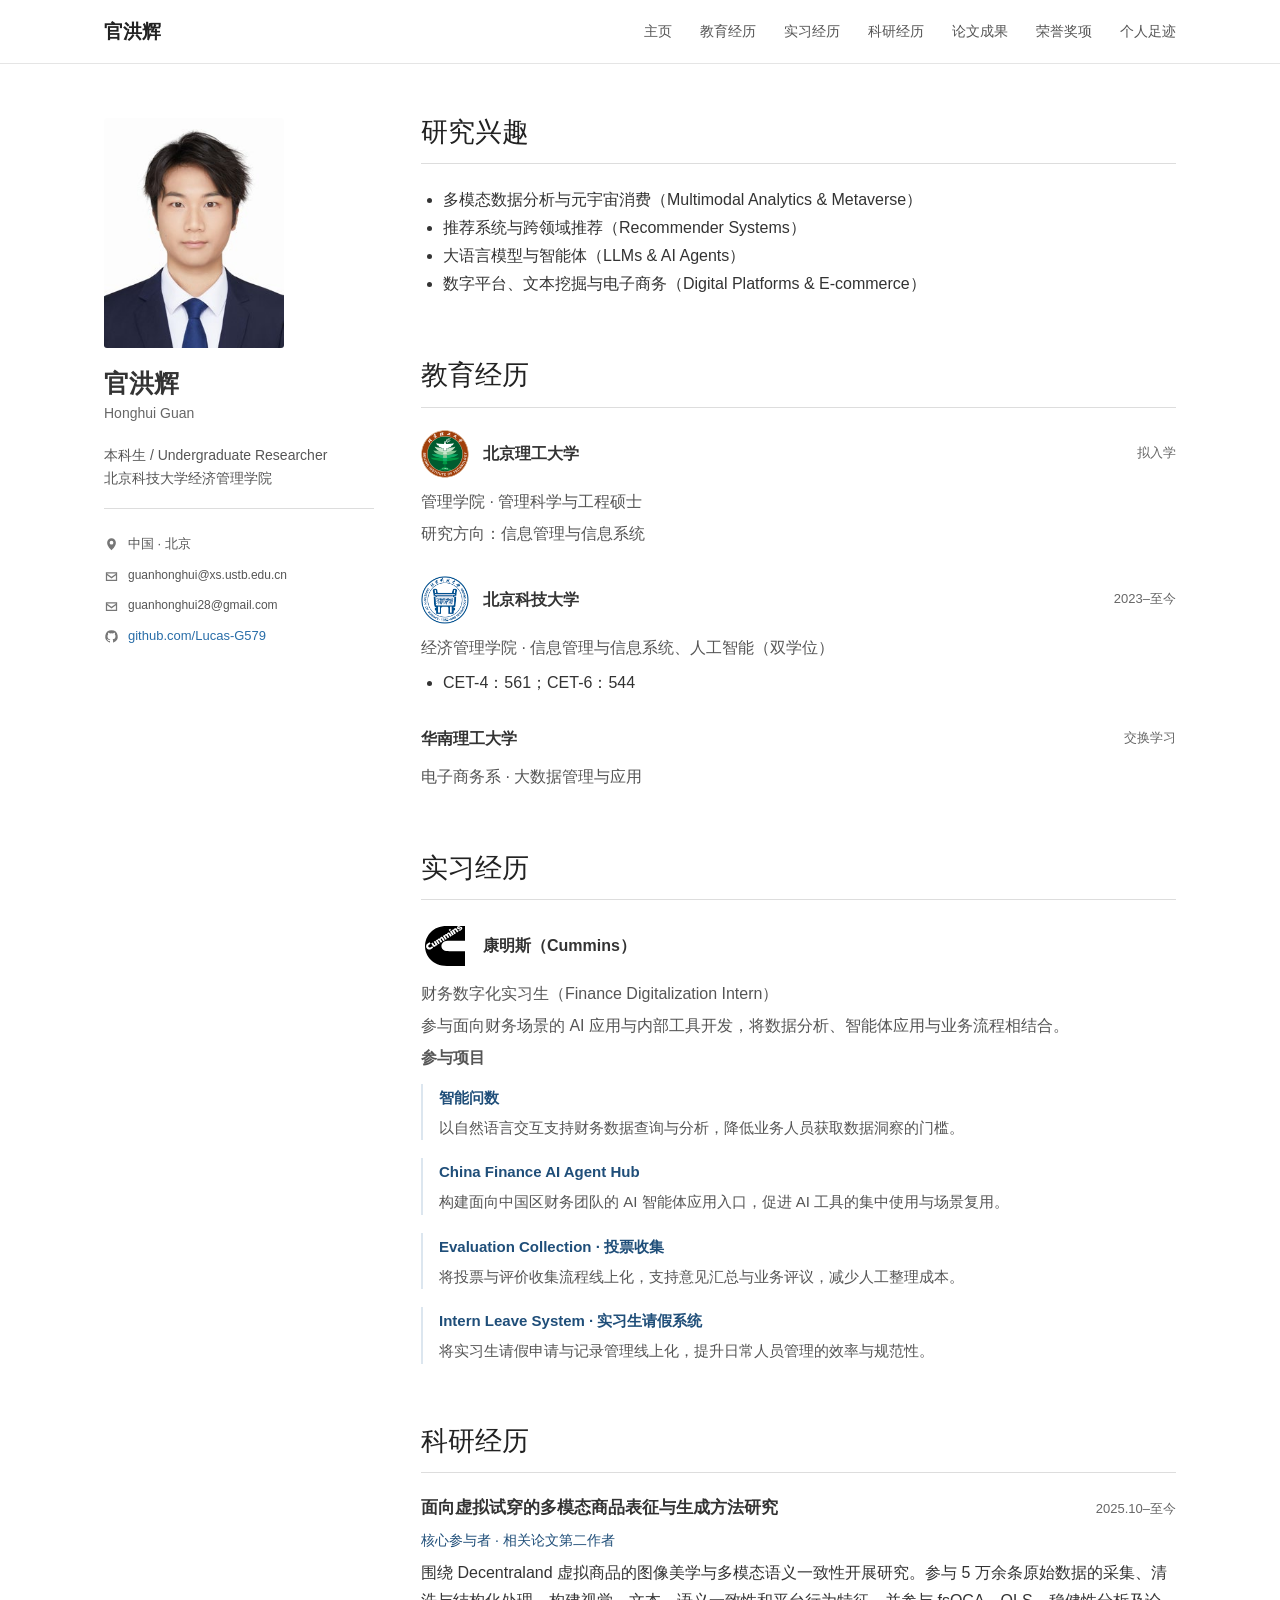
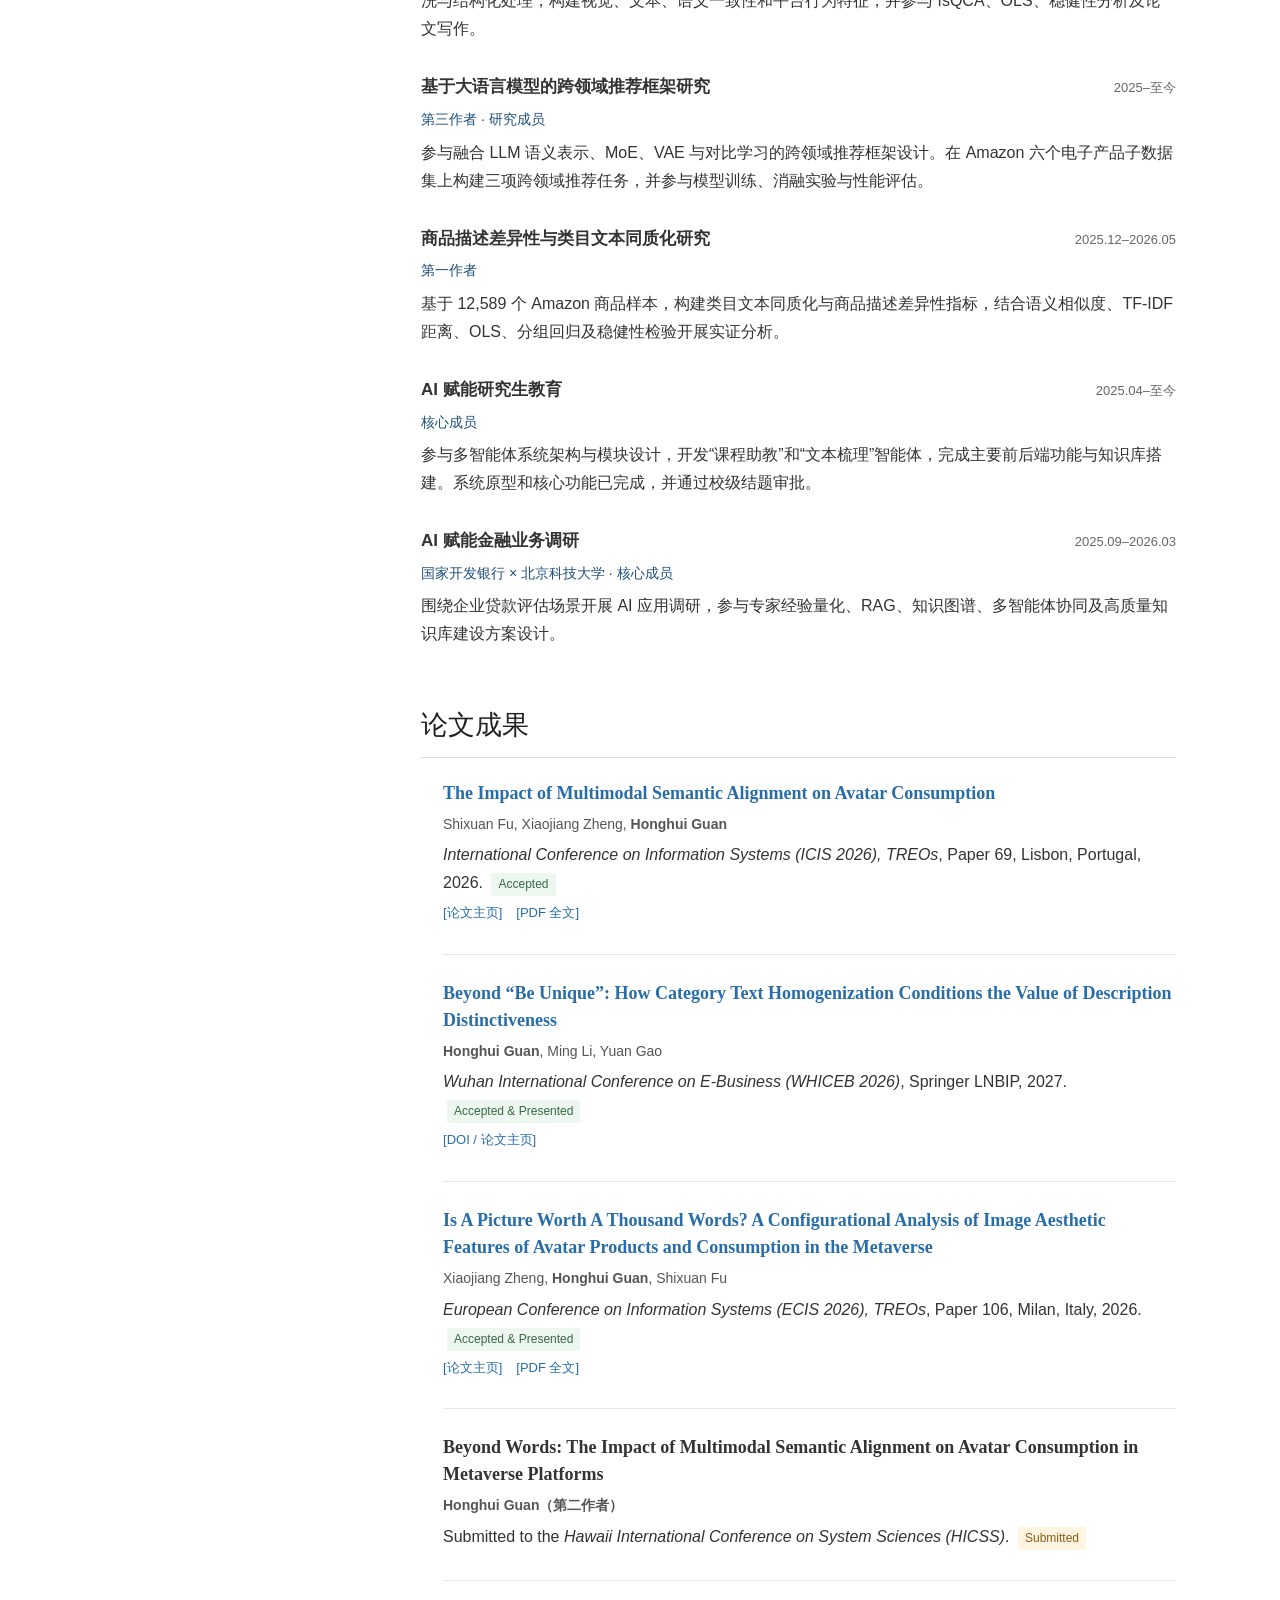
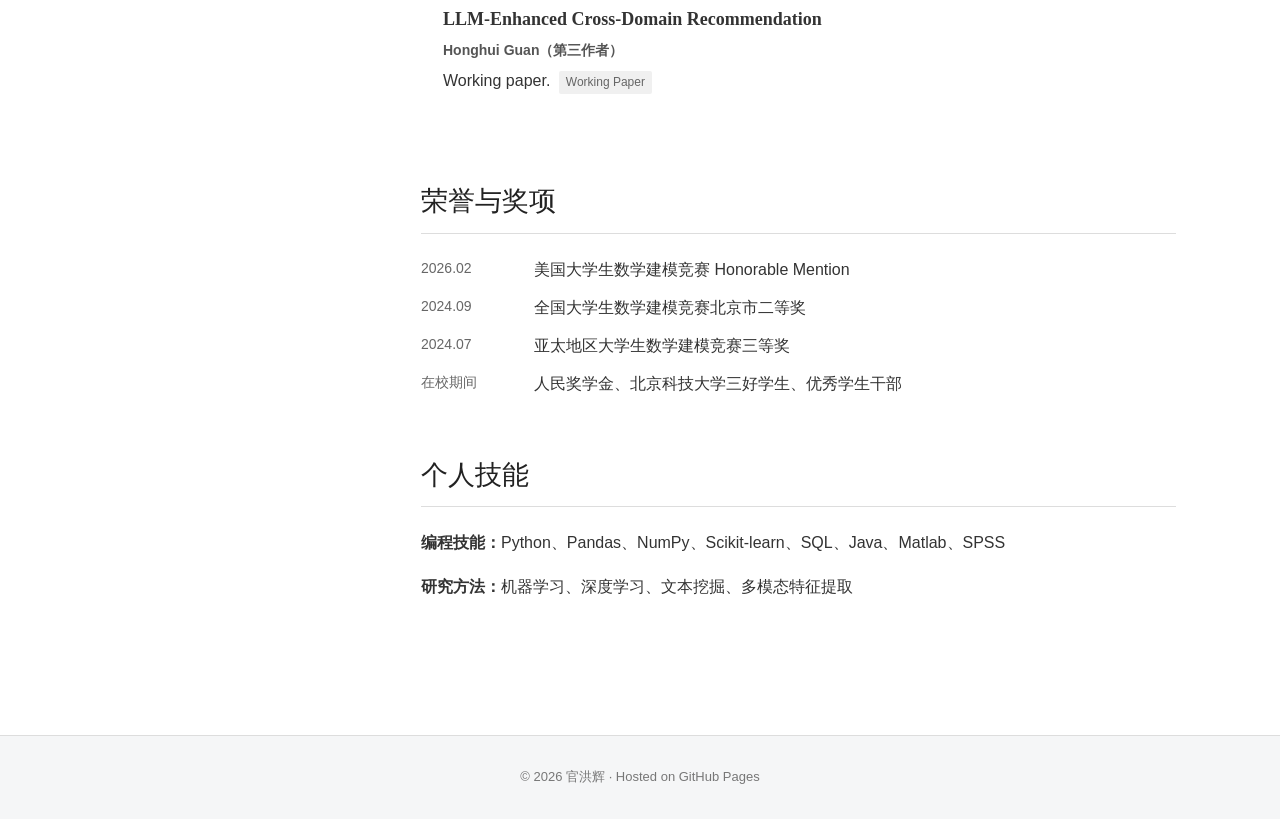
==== commit 70ad190f: "Add institution logos and describe internship projects" ====
--- a/index.html
+++ b/index.html
@@ -47,12 +47,12 @@
       <section id="education">
         <h2>教育经历</h2>
         <div class="entry">
-          <div class="entry-head"><strong>北京理工大学</strong><span>拟入学</span></div>
+          <div class="entry-head"><strong class="organization-name"><img class="organization-logo" src="./assets/logos/bit.svg" alt="" width="48" height="48">北京理工大学</strong><span>拟入学</span></div>
           <p>管理学院 · 管理科学与工程硕士</p>
           <p>研究方向：信息管理与信息系统</p>
         </div>
         <div class="entry">
-          <div class="entry-head"><strong>北京科技大学</strong><span>2023–至今</span></div>
+          <div class="entry-head"><strong class="organization-name"><img class="organization-logo" src="./assets/logos/ustb.png" alt="" width="48" height="48">北京科技大学</strong><span>2023–至今</span></div>
           <p>经济管理学院 · 信息管理与信息系统、人工智能（双学位）</p>
           <ul class="compact"><li>CET-4：561；CET-6：544</li></ul>
         </div>
@@ -65,15 +65,15 @@
       <section id="experience">
         <h2>实习经历</h2>
         <div class="entry">
-          <div class="entry-head"><strong>康明斯（Cummins）</strong></div>
+          <div class="entry-head"><strong class="organization-name"><img class="organization-logo organization-logo-cummins" src="./assets/logos/cummins.svg" alt="" width="48" height="48">康明斯（Cummins）</strong></div>
           <p>财务数字化实习生（Finance Digitalization Intern）</p>
-          <p>参与财务数据分析、流程自动化与 AI 应用开发，支持财务业务数字化。</p>
+          <p>参与面向财务场景的 AI 应用与内部工具开发，将数据分析、智能体应用与业务流程相结合。</p>
           <p><strong>参与项目</strong></p>
-          <ul class="compact">
-            <li>智能问数</li>
-            <li>China Finance AI Agent Hub</li>
-            <li>Evaluation Collection（投票收集）</li>
-            <li>Intern Leave System（实习生请假系统）</li>
+          <ul class="internship-projects">
+            <li><strong>智能问数</strong><p>以自然语言交互支持财务数据查询与分析，降低业务人员获取数据洞察的门槛。</p></li>
+            <li><strong>China Finance AI Agent Hub</strong><p>构建面向中国区财务团队的 AI 智能体应用入口，促进 AI 工具的集中使用与场景复用。</p></li>
+            <li><strong>Evaluation Collection · 投票收集</strong><p>将投票与评价收集流程线上化，支持意见汇总与业务评议，减少人工整理成本。</p></li>
+            <li><strong>Intern Leave System · 实习生请假系统</strong><p>将实习生请假申请与记录管理线上化，提升日常人员管理的效率与规范性。</p></li>
           </ul>
         </div>
       </section>
--- a/styles.css
+++ b/styles.css
@@ -3,3 +3,50 @@
 .contact-list{font-size:13px}.contact-list li{display:flex;align-items:flex-start;gap:9px;margin:9px 0}.contact-list svg{width:15px;height:15px;flex:0 0 15px;margin-top:4px;fill:#777}.contact-list li span{display:inline;color:#555}.contact-list a{overflow-wrap:anywhere}.contact-list a:hover{text-decoration:underline}.intro{color:#444;margin-bottom:34px!important}.publication-item{padding:0 0 24px;margin:0 0 25px;border-bottom:1px solid #e8e8e8}.publication-item:last-child{border-bottom:0}.publication-item h3{font-family:Georgia,"Noto Serif SC",serif;font-size:18px;font-weight:600}.publication-item h3 a{text-decoration:none}.publication-item h3 a:hover{text-decoration:underline}.publication-item p{margin:5px 0}.publication-item .authors{font-size:14px;color:#555}.paper-links{display:flex;gap:14px;font-size:13px}.paper-links a{text-decoration:none}.paper-links a:before{content:"["}.paper-links a:after{content:"]"}.status.accepted{background:#edf6ef;color:#376b43}.status.submitted{background:#fff4df;color:#855e19}.status.working{background:#f0f0f0;color:#666}.news-list{margin-top:-5px}@media(max-width:760px){.contact-list{display:block}.contact-list li{margin:9px 0}.publication-item h3{font-size:17px}}
 .contact-list li>span{display:block;width:auto!important;flex:1}.contact-action{display:flex;align-items:flex-start;gap:9px;width:100%}.contact-action span{color:var(--link)}
 .layout{grid-template-columns:270px minmax(0,760px);gap:47px}.contact-action span{display:block!important;width:auto!important;min-width:0;flex:1;white-space:nowrap;font-size:12px}.contact-action{overflow:visible!important}.contact-list>li:first-child>span{white-space:nowrap}@media(max-width:760px){.layout{display:block}.contact-action span{white-space:normal;font-size:13px}}
+
+.organization-name {
+  display: flex;
+  align-items: center;
+  gap: 14px;
+  min-width: 0;
+}
+.organization-logo {
+  display: block;
+  flex: 0 0 48px;
+  width: 48px;
+  height: 48px;
+  object-fit: contain;
+}
+.organization-logo-cummins {
+  padding: 4px;
+}
+#education .entry-head, #experience .entry-head {
+  align-items: center;
+  margin-bottom: 10px;
+}
+.content .internship-projects {
+  list-style: none;
+  padding: 0;
+  margin: 12px 0 0;
+}
+.internship-projects li {
+  border-left: 2px solid #dce6ef;
+  padding-left: 16px;
+  margin: 0 0 18px;
+}
+.internship-projects strong {
+  color: var(--navy);
+  font-size: 15px;
+  font-weight: 600;
+}
+.content .internship-projects p {
+  margin: 3px 0 0;
+  color: #555;
+  font-size: 15px;
+  line-height: 1.7;
+}
+@media (max-width: 760px) {
+  #education .entry-head > span {
+    margin: 6px 0 0 62px;
+  }
+}
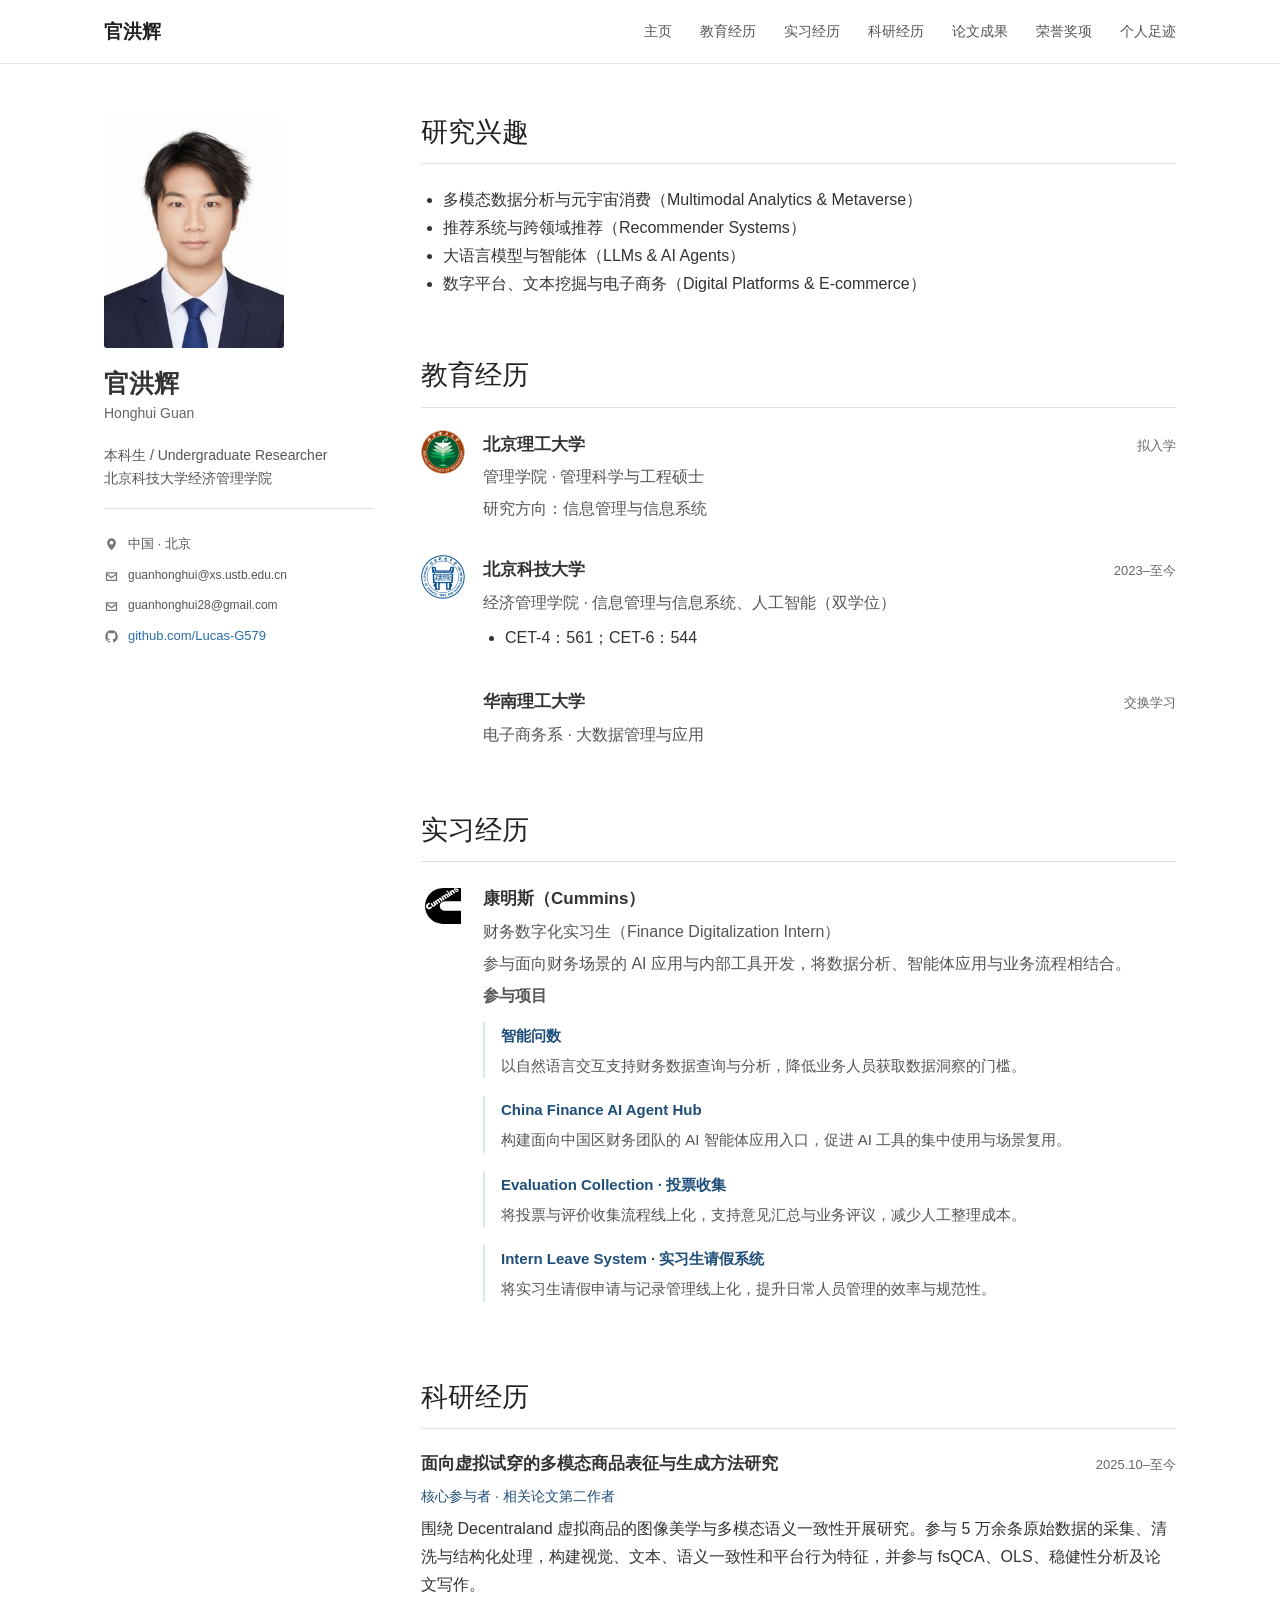
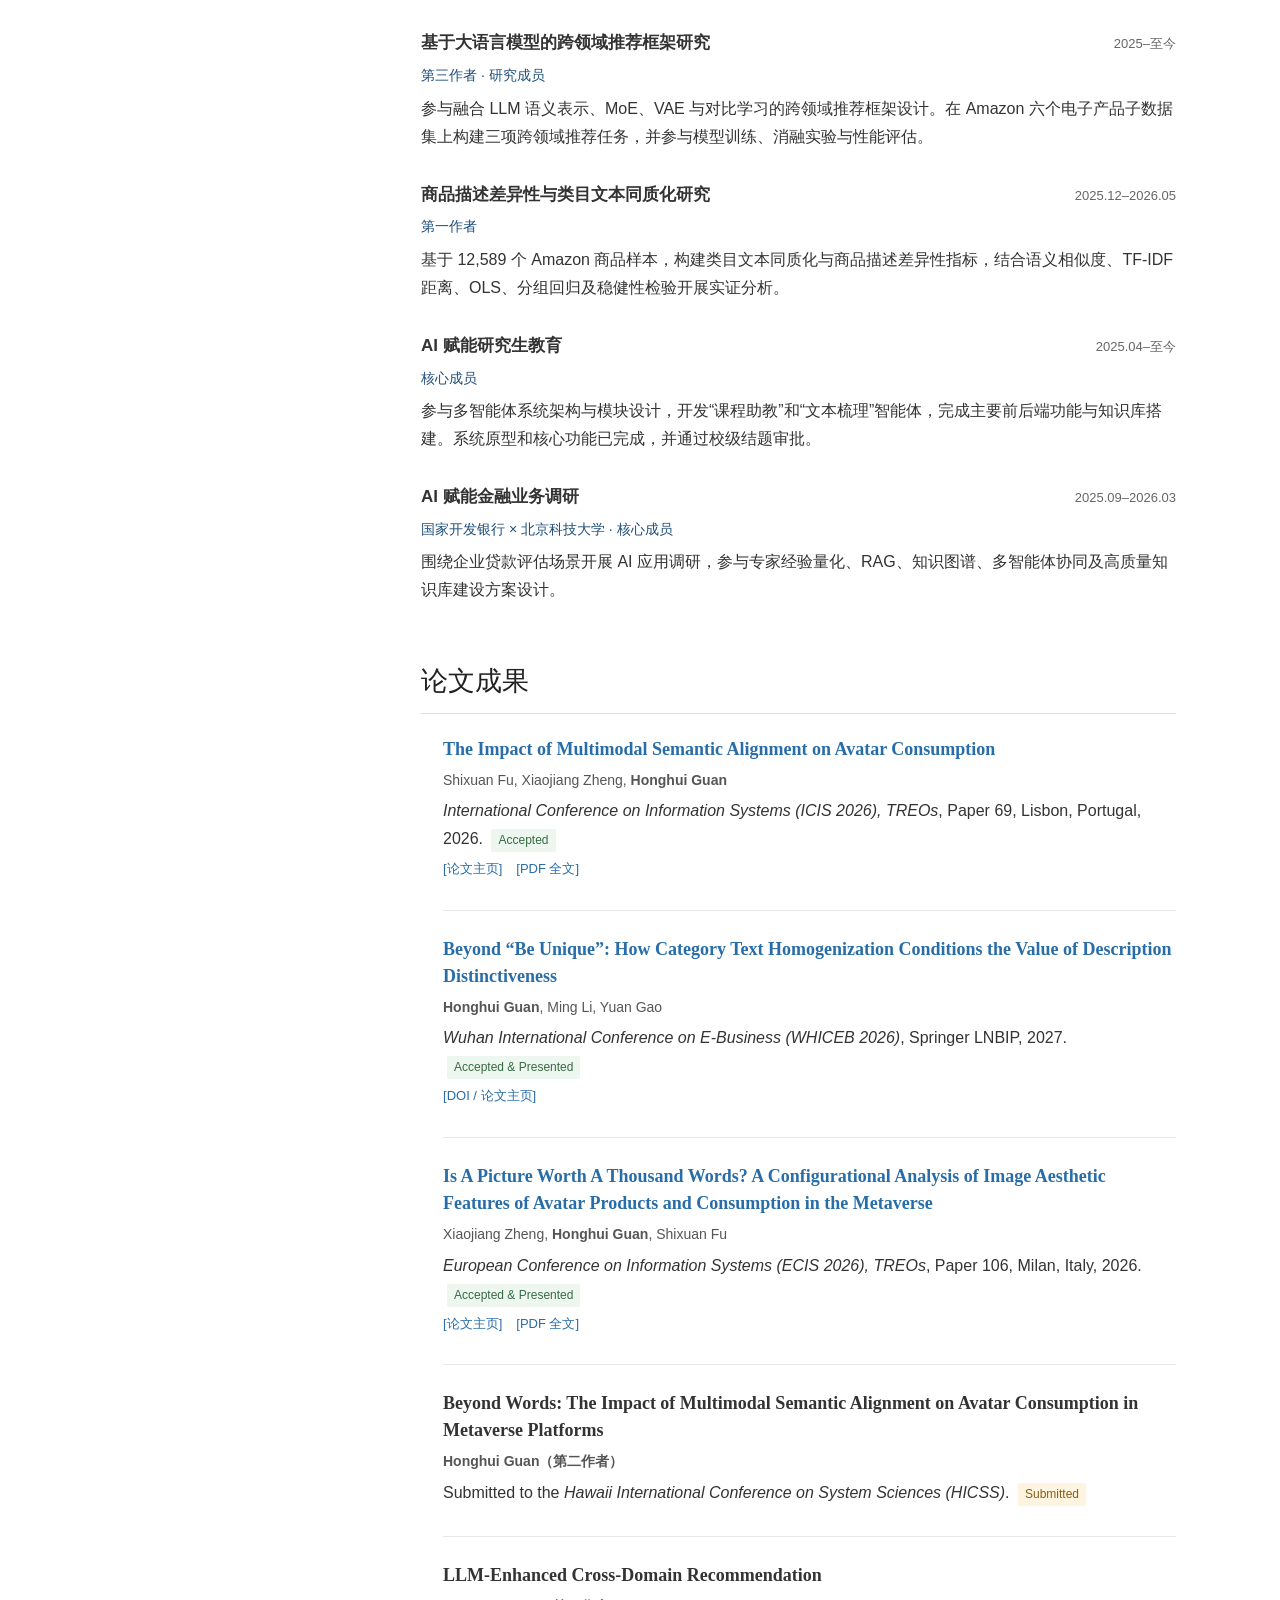
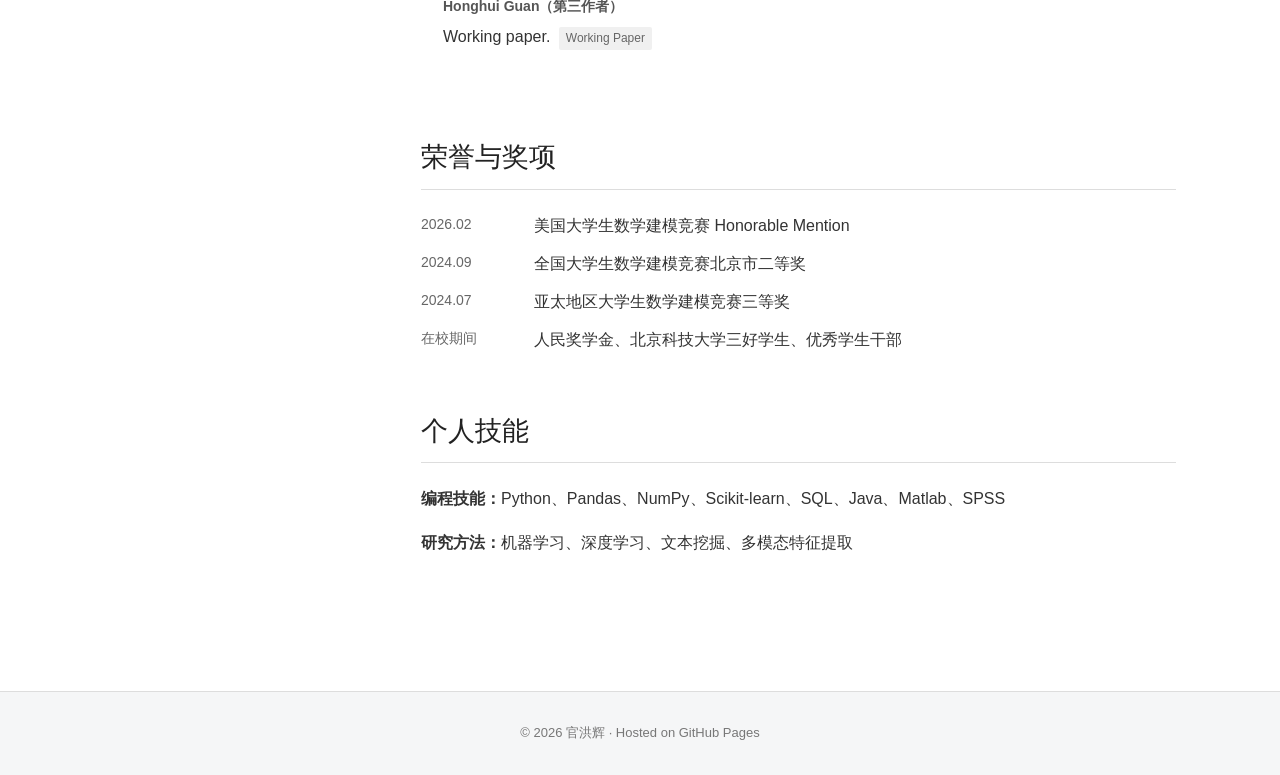
==== commit 2df6d39b: "Align institution logos and text in consistent columns" ====
--- a/index.html
+++ b/index.html
@@ -6,7 +6,7 @@
   <meta name="description" content="官洪辉的个人学术主页。北京科技大学信息管理与信息系统本科生、人工智能双学位，研究方向包括多模态数据分析、推荐系统、大语言模型与数字平台。">
   <title>官洪辉 | 多模态数据分析、推荐系统与大语言模型</title>
   <link rel="icon" href="./assets/favicon.svg" type="image/svg+xml">
-  <link rel="stylesheet" href="./styles.css">
+  <link rel="stylesheet" href="./styles.css?v=20261121-layout">
 </head>
 <body>
   <header class="site-header">
@@ -46,35 +46,46 @@
 
       <section id="education">
         <h2>教育经历</h2>
-        <div class="entry">
-          <div class="entry-head"><strong class="organization-name"><img class="organization-logo" src="./assets/logos/bit.svg" alt="" width="48" height="48">北京理工大学</strong><span>拟入学</span></div>
-          <p>管理学院 · 管理科学与工程硕士</p>
-          <p>研究方向：信息管理与信息系统</p>
+        <div class="entry institution-entry">
+          <img class="organization-logo" src="./assets/logos/bit.svg" alt="" width="44" height="44">
+          <div class="institution-body">
+            <div class="entry-head"><strong>北京理工大学</strong><span>拟入学</span></div>
+            <p>管理学院 · 管理科学与工程硕士</p>
+            <p>研究方向：信息管理与信息系统</p>
+          </div>
         </div>
-        <div class="entry">
-          <div class="entry-head"><strong class="organization-name"><img class="organization-logo" src="./assets/logos/ustb.png" alt="" width="48" height="48">北京科技大学</strong><span>2023–至今</span></div>
-          <p>经济管理学院 · 信息管理与信息系统、人工智能（双学位）</p>
-          <ul class="compact"><li>CET-4：561；CET-6：544</li></ul>
+        <div class="entry institution-entry">
+          <img class="organization-logo" src="./assets/logos/ustb.png" alt="" width="44" height="44">
+          <div class="institution-body">
+            <div class="entry-head"><strong>北京科技大学</strong><span>2023–至今</span></div>
+            <p>经济管理学院 · 信息管理与信息系统、人工智能（双学位）</p>
+            <ul class="compact"><li>CET-4：561；CET-6：544</li></ul>
+          </div>
         </div>
-        <div class="entry">
-          <div class="entry-head"><strong>华南理工大学</strong><span>交换学习</span></div>
-          <p>电子商务系 · 大数据管理与应用</p>
+        <div class="entry institution-entry">
+          <div class="institution-body">
+            <div class="entry-head"><strong>华南理工大学</strong><span>交换学习</span></div>
+            <p>电子商务系 · 大数据管理与应用</p>
+          </div>
         </div>
       </section>
 
       <section id="experience">
         <h2>实习经历</h2>
-        <div class="entry">
-          <div class="entry-head"><strong class="organization-name"><img class="organization-logo organization-logo-cummins" src="./assets/logos/cummins.svg" alt="" width="48" height="48">康明斯（Cummins）</strong></div>
-          <p>财务数字化实习生（Finance Digitalization Intern）</p>
-          <p>参与面向财务场景的 AI 应用与内部工具开发，将数据分析、智能体应用与业务流程相结合。</p>
-          <p><strong>参与项目</strong></p>
-          <ul class="internship-projects">
-            <li><strong>智能问数</strong><p>以自然语言交互支持财务数据查询与分析，降低业务人员获取数据洞察的门槛。</p></li>
-            <li><strong>China Finance AI Agent Hub</strong><p>构建面向中国区财务团队的 AI 智能体应用入口，促进 AI 工具的集中使用与场景复用。</p></li>
-            <li><strong>Evaluation Collection · 投票收集</strong><p>将投票与评价收集流程线上化，支持意见汇总与业务评议，减少人工整理成本。</p></li>
-            <li><strong>Intern Leave System · 实习生请假系统</strong><p>将实习生请假申请与记录管理线上化，提升日常人员管理的效率与规范性。</p></li>
-          </ul>
+        <div class="entry institution-entry">
+          <img class="organization-logo organization-logo-cummins" src="./assets/logos/cummins.svg" alt="" width="44" height="44">
+          <div class="institution-body">
+            <div class="entry-head"><strong>康明斯（Cummins）</strong></div>
+            <p>财务数字化实习生（Finance Digitalization Intern）</p>
+            <p>参与面向财务场景的 AI 应用与内部工具开发，将数据分析、智能体应用与业务流程相结合。</p>
+            <p><strong>参与项目</strong></p>
+            <ul class="internship-projects">
+              <li><strong>智能问数</strong><p>以自然语言交互支持财务数据查询与分析，降低业务人员获取数据洞察的门槛。</p></li>
+              <li><strong>China Finance AI Agent Hub</strong><p>构建面向中国区财务团队的 AI 智能体应用入口，促进 AI 工具的集中使用与场景复用。</p></li>
+              <li><strong>Evaluation Collection · 投票收集</strong><p>将投票与评价收集流程线上化，支持意见汇总与业务评议，减少人工整理成本。</p></li>
+              <li><strong>Intern Leave System · 实习生请假系统</strong><p>将实习生请假申请与记录管理线上化，提升日常人员管理的效率与规范性。</p></li>
+            </ul>
+          </div>
         </div>
       </section>
 
--- a/styles.css
+++ b/styles.css
@@ -4,25 +4,38 @@
 .contact-list li>span{display:block;width:auto!important;flex:1}.contact-action{display:flex;align-items:flex-start;gap:9px;width:100%}.contact-action span{color:var(--link)}
 .layout{grid-template-columns:270px minmax(0,760px);gap:47px}.contact-action span{display:block!important;width:auto!important;min-width:0;flex:1;white-space:nowrap;font-size:12px}.contact-action{overflow:visible!important}.contact-list>li:first-child>span{white-space:nowrap}@media(max-width:760px){.layout{display:block}.contact-action span{white-space:normal;font-size:13px}}
 
-.organization-name {
-  display: flex;
-  align-items: center;
-  gap: 14px;
+.institution-entry {
+  display: grid;
+  grid-template-columns: 44px minmax(0, 1fr);
+  column-gap: 18px;
+  align-items: start;
+}
+.institution-body {
+  grid-column: 2;
   min-width: 0;
 }
 .organization-logo {
   display: block;
-  flex: 0 0 48px;
-  width: 48px;
-  height: 48px;
+  grid-column: 1;
+  grid-row: 1;
+  width: 44px;
+  height: 44px;
   object-fit: contain;
 }
 .organization-logo-cummins {
   padding: 4px;
 }
-#education .entry-head, #experience .entry-head {
-  align-items: center;
-  margin-bottom: 10px;
+.institution-body .entry-head {
+  align-items: baseline;
+  margin-bottom: 4px;
+  gap: 16px;
+}
+.institution-body .entry-head strong {
+  font-size: 17px;
+}
+.content .institution-body > p {
+  color: #555;
+  margin: 4px 0;
 }
 .content .internship-projects {
   list-style: none;
@@ -46,7 +59,15 @@
   line-height: 1.7;
 }
 @media (max-width: 760px) {
-  #education .entry-head > span {
-    margin: 6px 0 0 62px;
+  .institution-entry {
+    grid-template-columns: 36px minmax(0, 1fr);
+    column-gap: 12px;
+  }
+  .organization-logo {
+    width: 36px;
+    height: 36px;
+  }
+  .institution-body .entry-head > span {
+    margin: 2px 0 0;
   }
 }
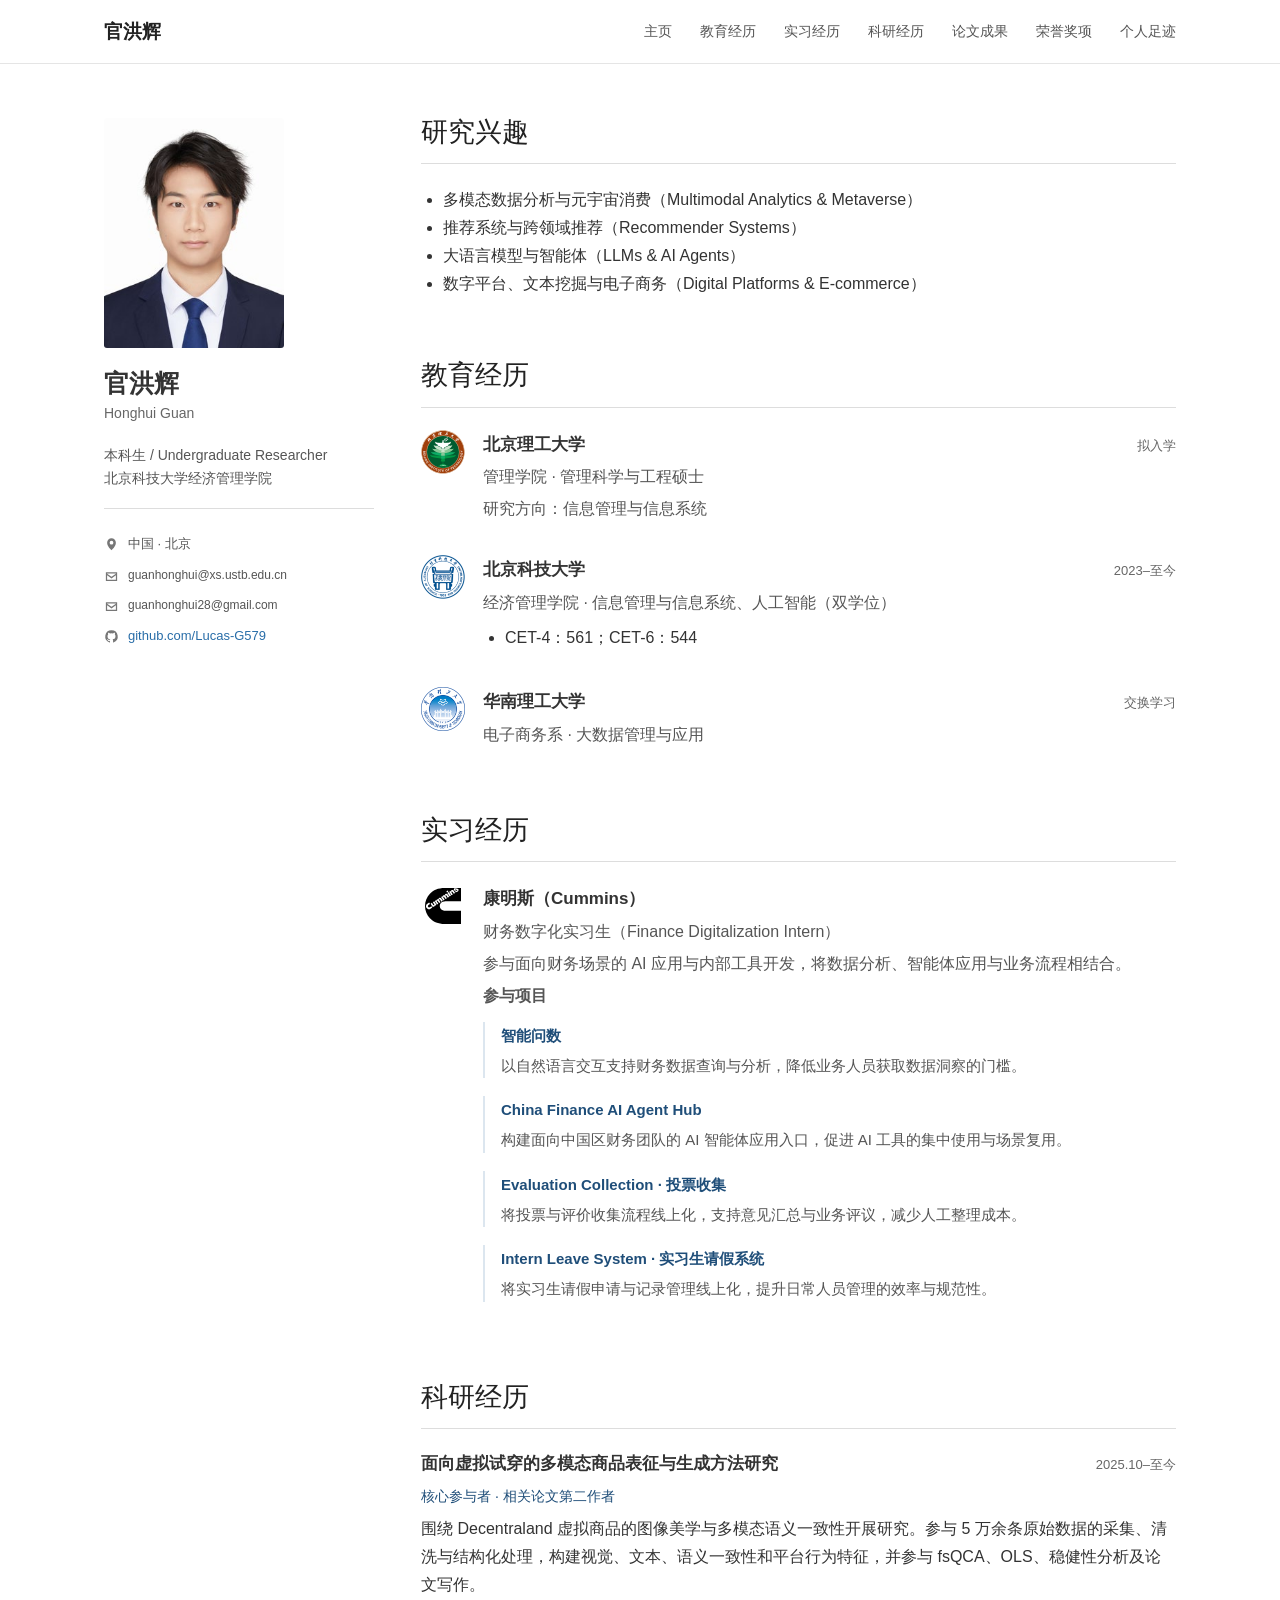
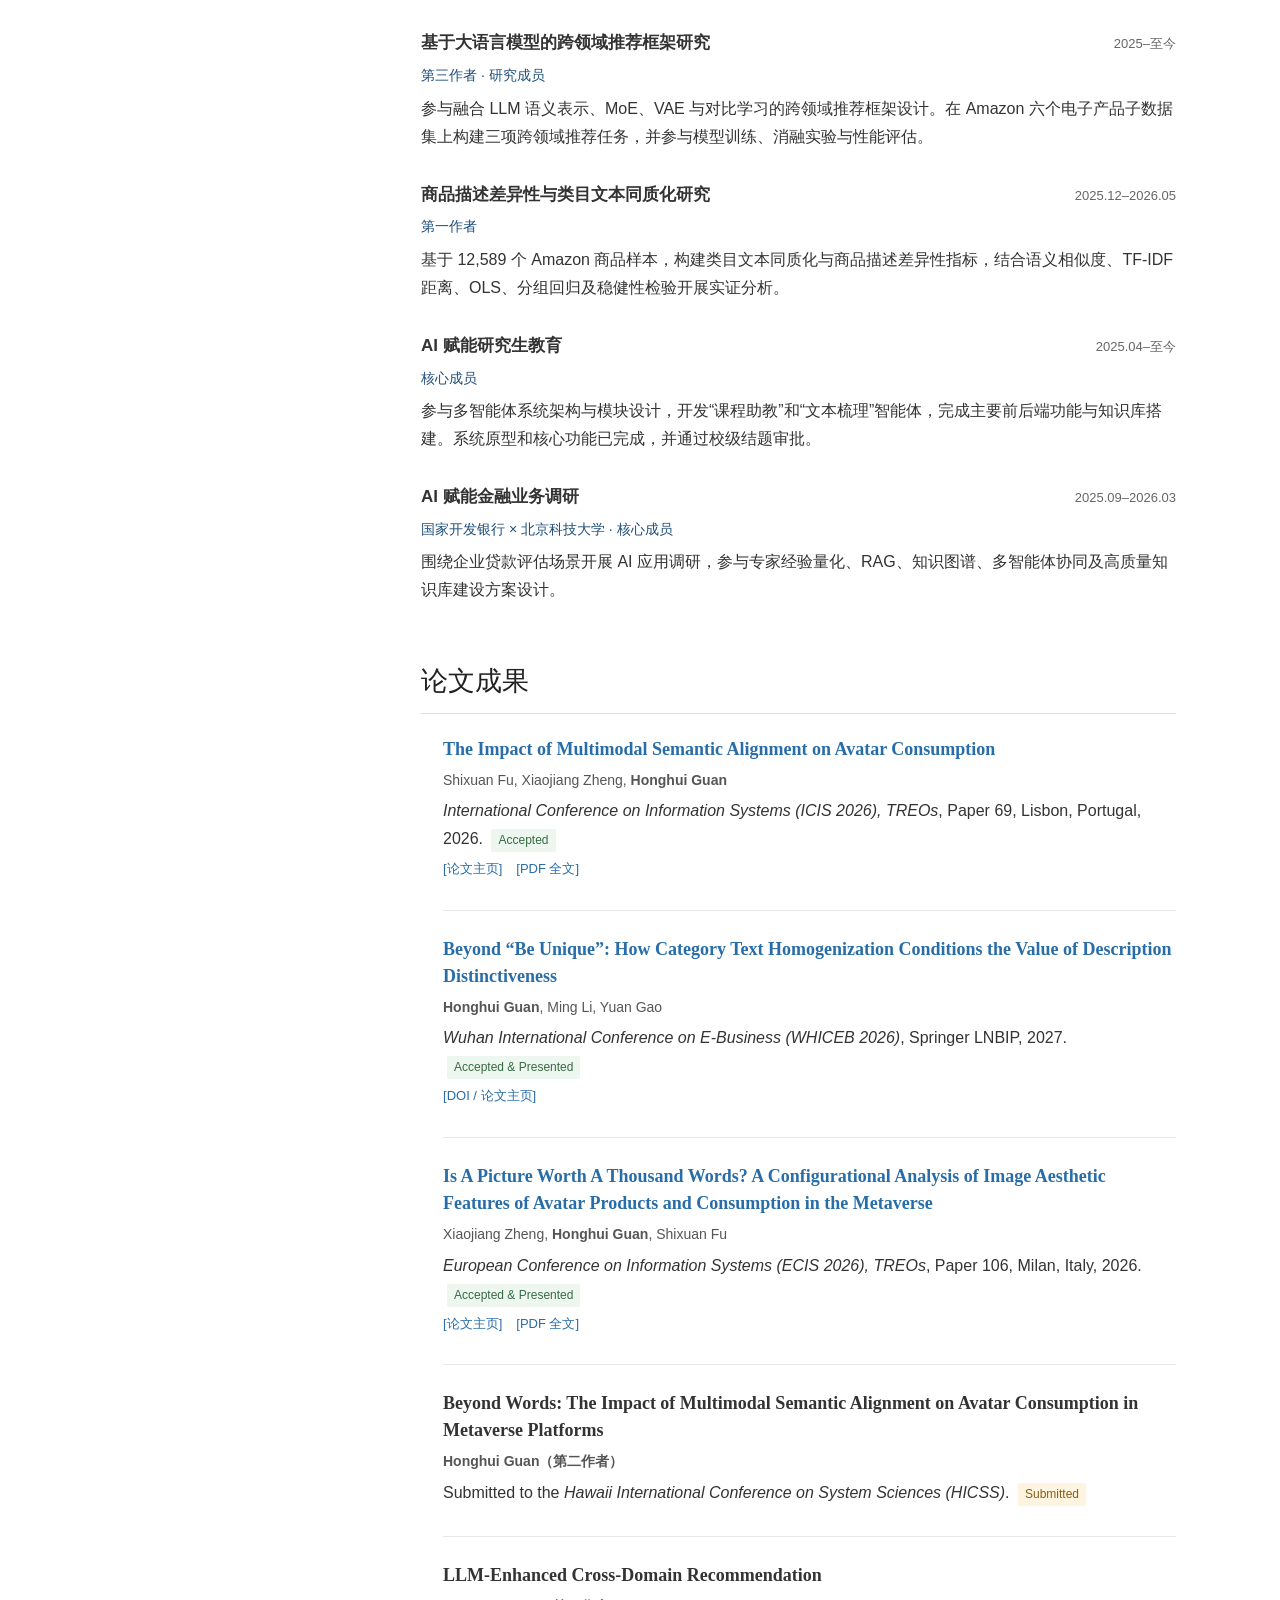
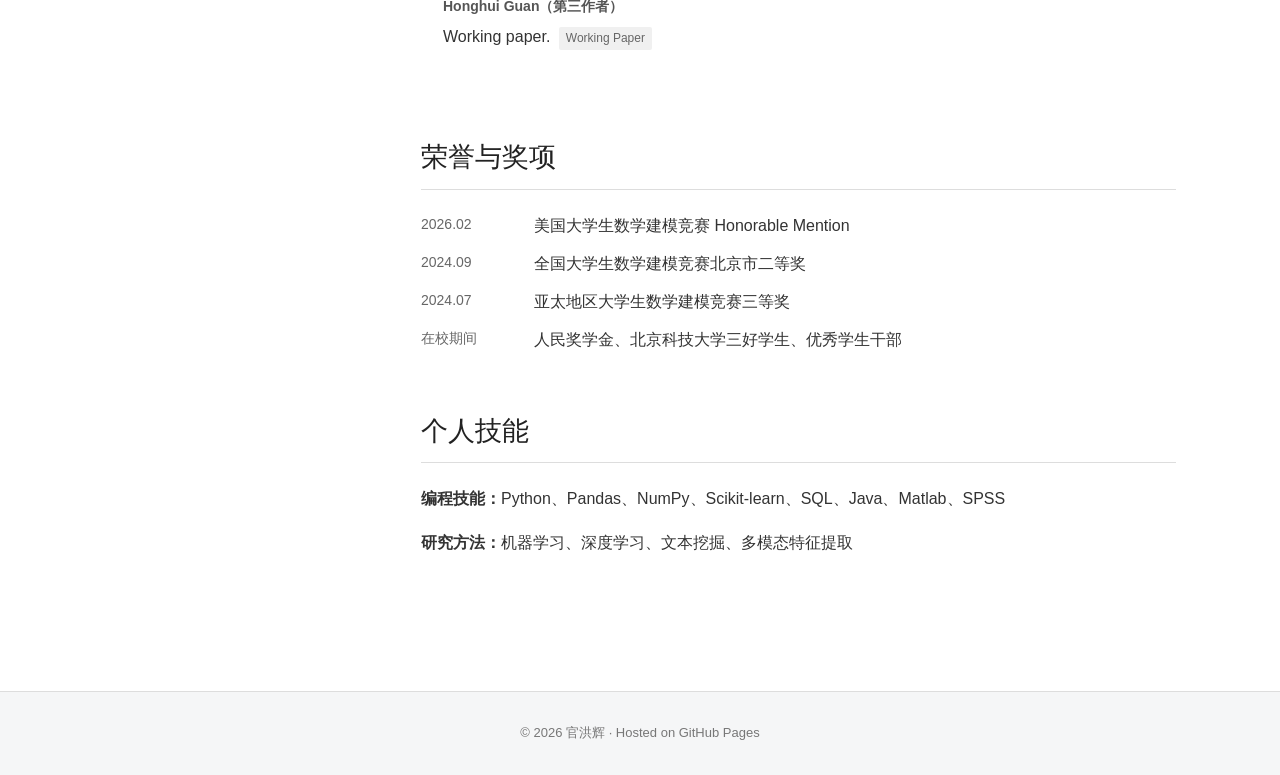
==== commit 8e1d8482: "Add SCUT emblem to match education entries" ====
--- a/index.html
+++ b/index.html
@@ -63,6 +63,7 @@
           </div>
         </div>
         <div class="entry institution-entry">
+          <img class="organization-logo" src="./assets/logos/scut.png" alt="" width="44" height="44">
           <div class="institution-body">
             <div class="entry-head"><strong>华南理工大学</strong><span>交换学习</span></div>
             <p>电子商务系 · 大数据管理与应用</p>
